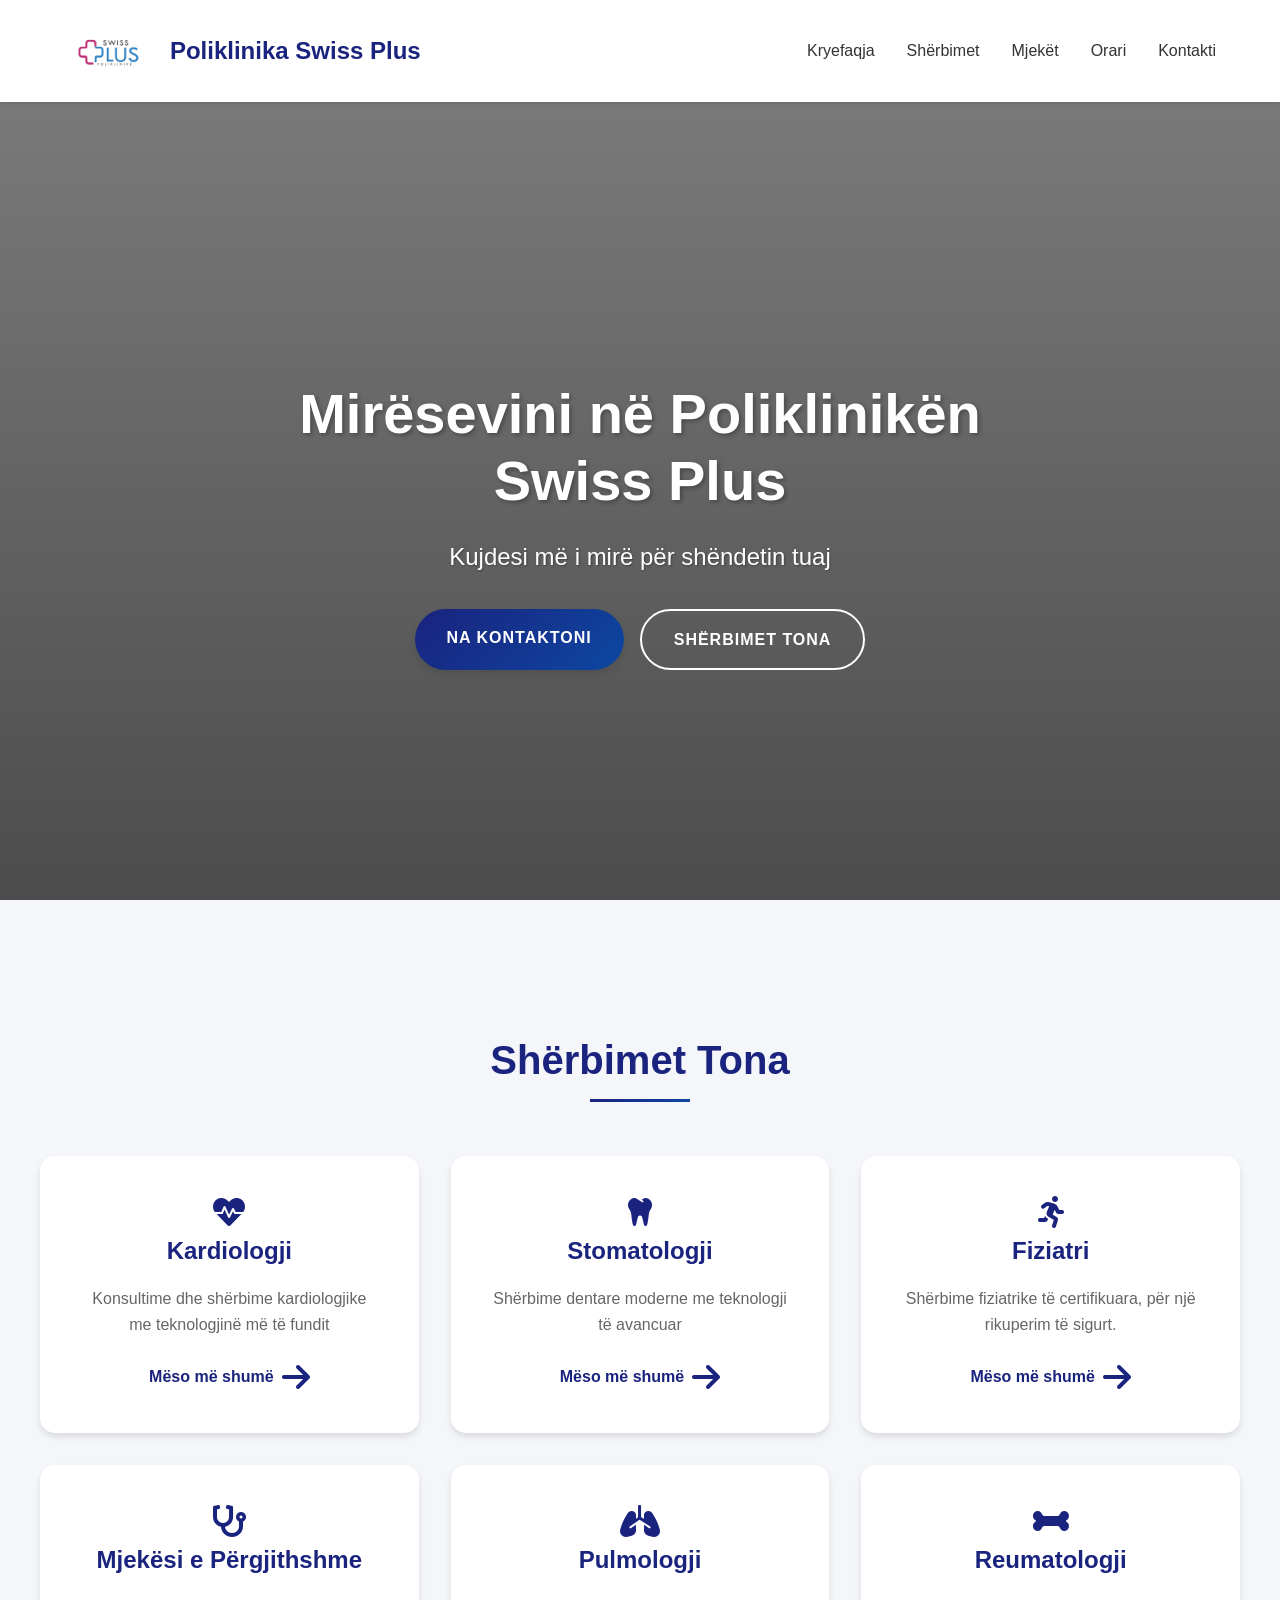
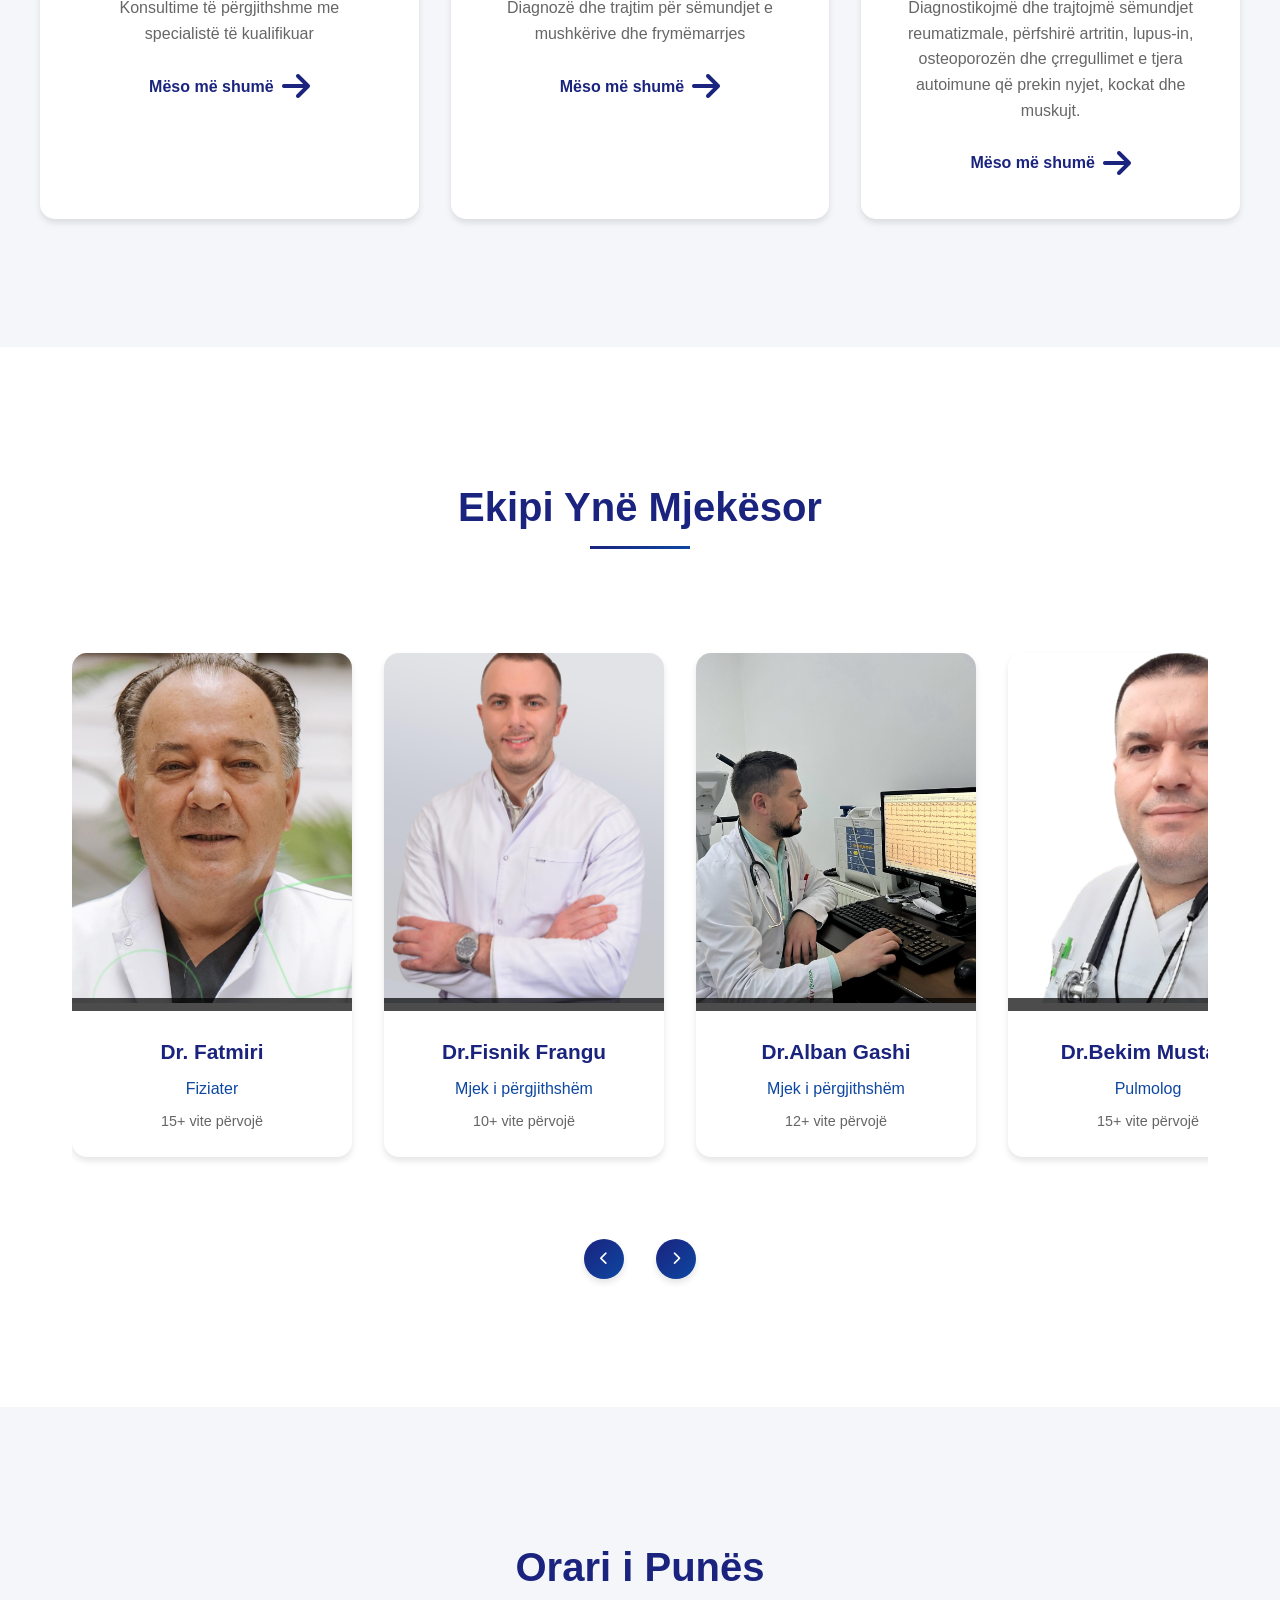
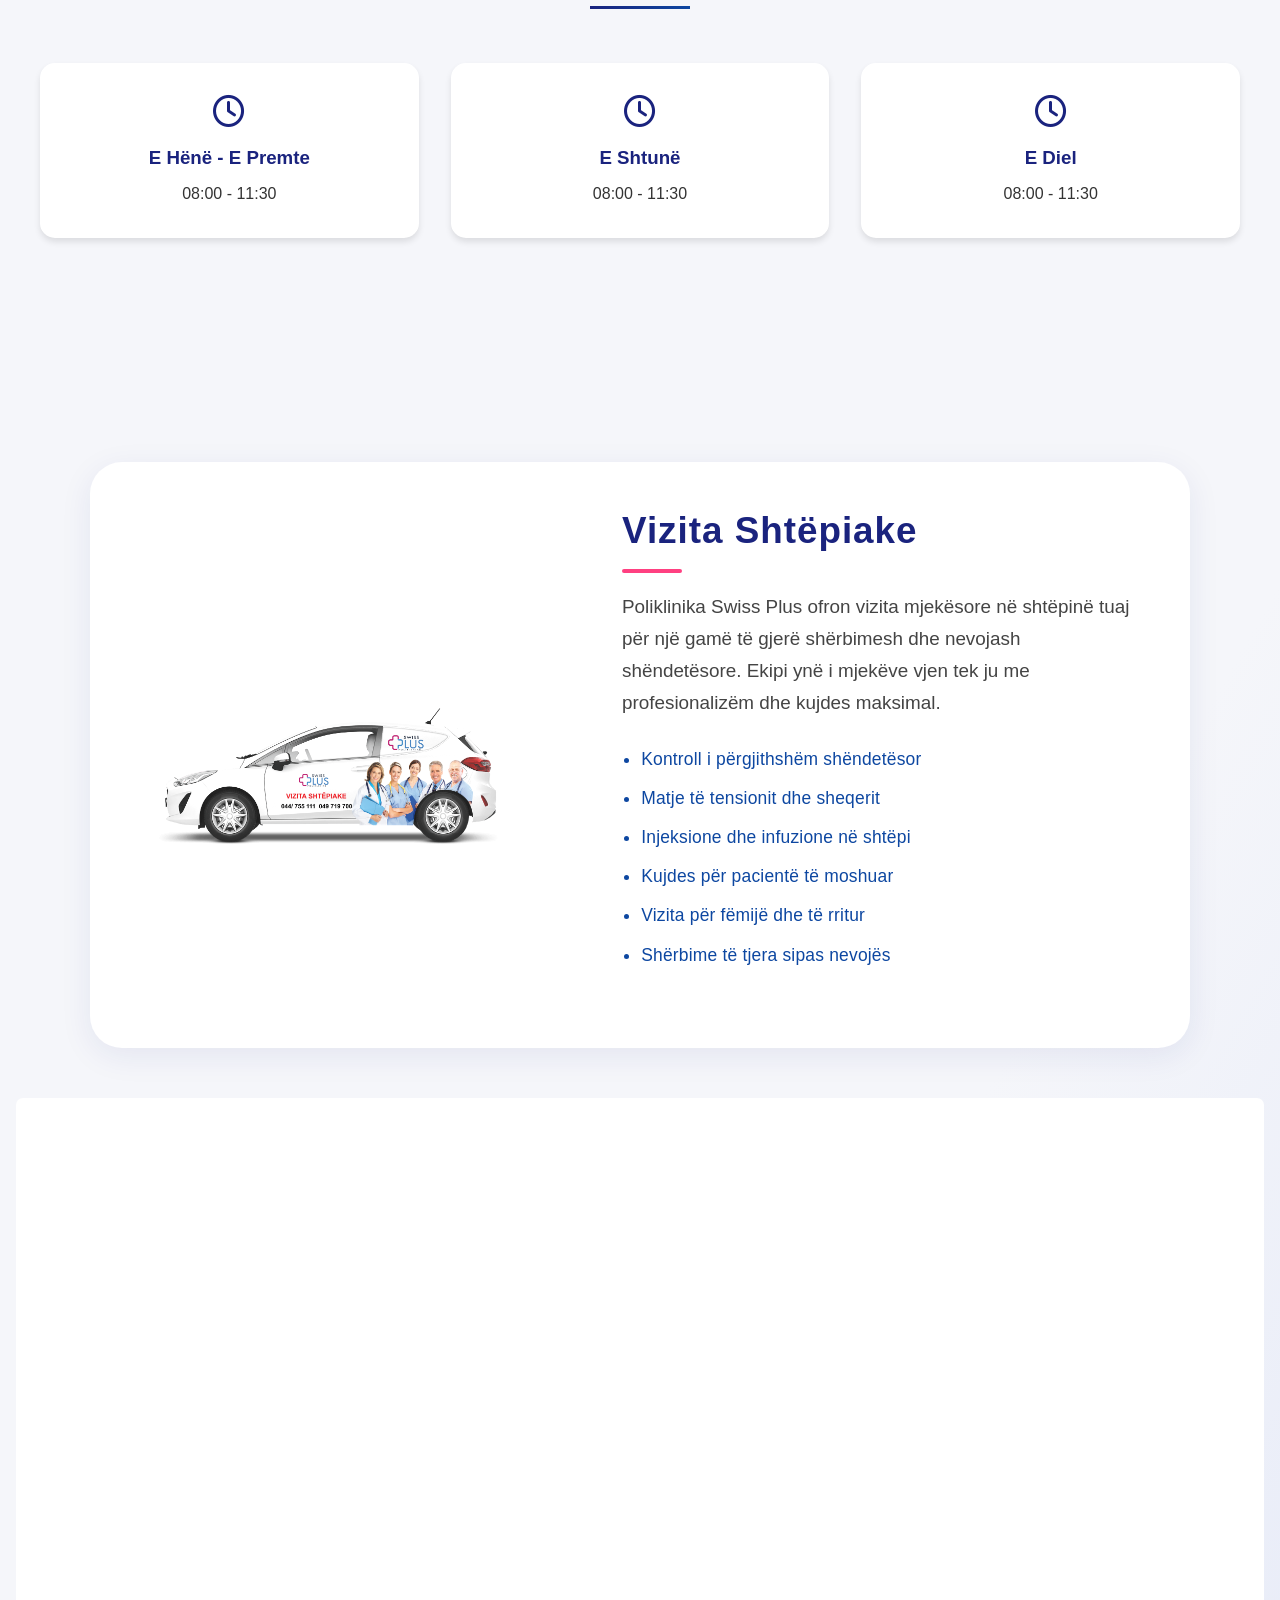
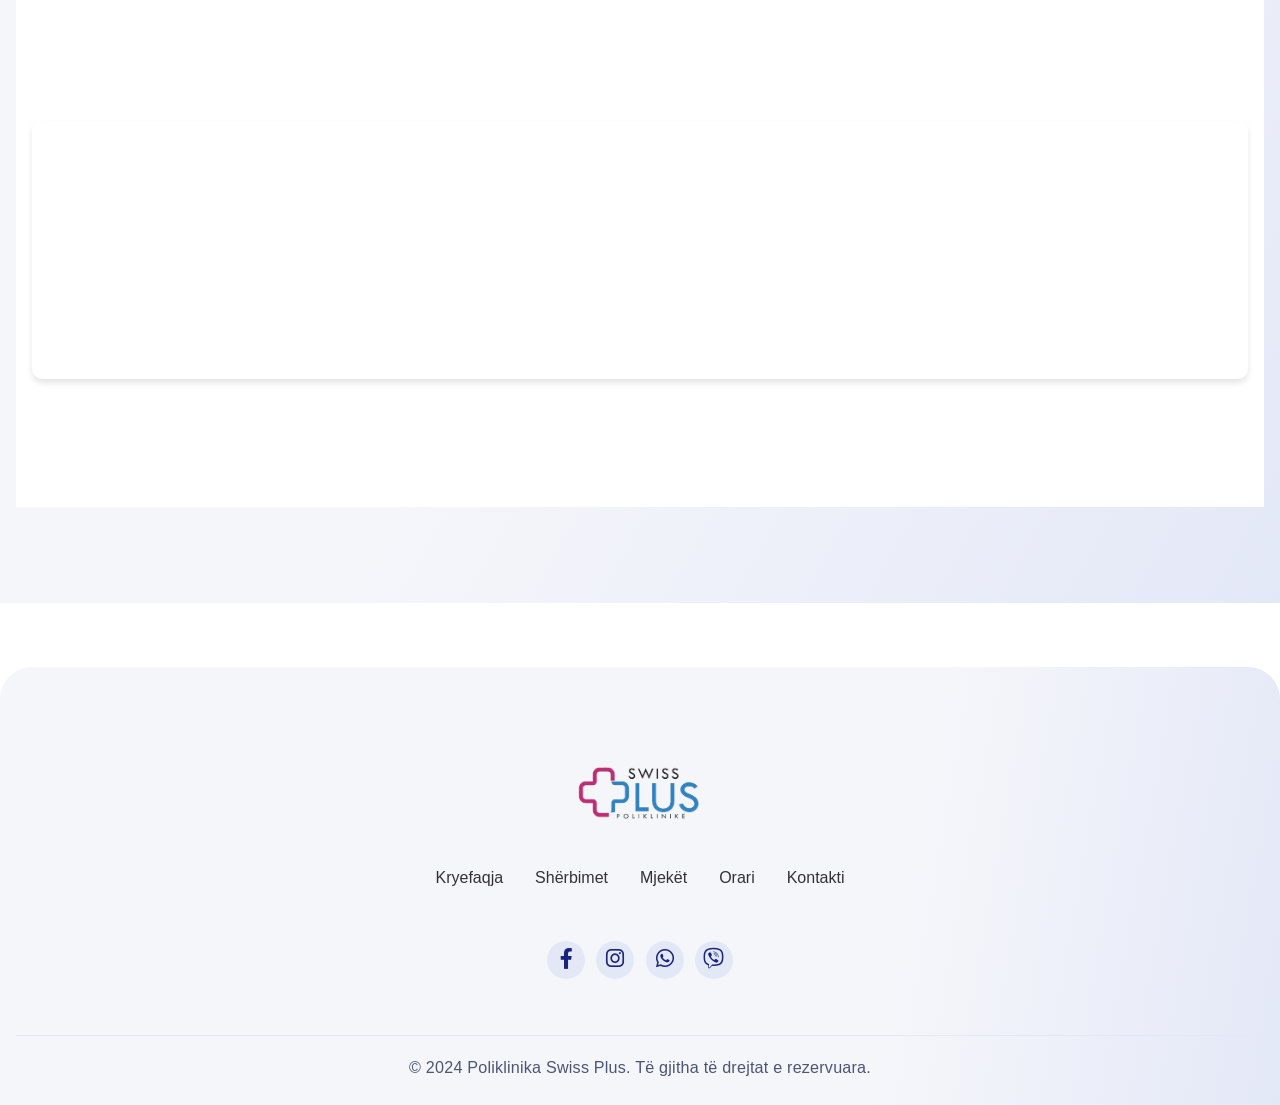
==== index.html @ 7ac3ddeb "Swiss Plus website" ====
<!DOCTYPE html>
<html lang="sq">
  <head>
    <meta charset="UTF-8" />
    <meta name="viewport" content="width=device-width, initial-scale=1.0" />
    <title>Poliklinika Swiss Plus</title>
    <link rel="stylesheet" href="styles.css" />
    <link
      rel="stylesheet"
      href="https://cdnjs.cloudflare.com/ajax/libs/font-awesome/6.0.0/css/all.min.css"
    />
    <link href="https://unpkg.com/aos@2.3.1/dist/aos.css" rel="stylesheet" />
  </head>
  <body>
    <header>
      <nav>
        <div class="logo">
          <img src="img/logo.png" alt="Swiss Plus Logo" class="logo-img" />
          <h1>Poliklinika Swiss Plus</h1>
        </div>
        <ul class="nav-links">
          <li><a href="#kryefaqja">Kryefaqja</a></li>
          <li><a href="#shërbimet">Shërbimet</a></li>
          <li><a href="#mjekët">Mjekët</a></li>
          <li><a href="#orari">Orari</a></li>
          <li><a href="#kontakti">Kontakti</a></li>
        </ul>
        <div class="burger">
          <div class="line1"></div>
          <div class="line2"></div>
          <div class="line3"></div>
        </div>
      </nav>
    </header>

    <main>
      <section id="kryefaqja" class="hero">
        <div class="hero-video">
          <video autoplay muted loop id="myVideo">
            <source src="img/videodok.mp4" type="video/mp4" />
          </video>
        </div>
        <div class="hero-content" data-aos="fade-up">
          <h1>Mirësevini në Poliklinikën Swiss Plus</h1>
          <p>Kujdesi më i mirë për shëndetin tuaj</p>
          <div class="hero-buttons">
            <a href="#kontakti" class="cta-button primary">Na Kontaktoni</a>
            <a href="#shërbimet" class="cta-button secondary">Shërbimet Tona</a>
          </div>
        </div>
      </section>

      <section id="shërbimet" class="services">
        <h2 data-aos="fade-up">Shërbimet Tona</h2>
        <div class="services-grid">
          <div class="service-card" data-aos="fade-up" data-aos-delay="100">
            <i class="fas fa-heartbeat"></i>
            <h3>Kardiologji</h3>
            <p>
              Konsultime dhe shërbime kardiologjike me teknologjinë më të fundit
            </p>
            <a href="services/kardiologji.html" class="learn-more"
              >Mëso më shumë <i class="fas fa-arrow-right"></i
            ></a>
          </div>
          <div class="service-card" data-aos="fade-up" data-aos-delay="200">
            <i class="fas fa-tooth"></i>
            <h3>Stomatologji</h3>
            <p>Shërbime dentare moderne me teknologji të avancuar</p>
            <a href="services/stomatologji.html" class="learn-more"
              >Mëso më shumë <i class="fas fa-arrow-right"></i
            ></a>
          </div>
          <div class="service-card" data-aos="fade-up" data-aos-delay="300">
            <i class="fas fa-running"></i>
            <h3>Fiziatri</h3>
            <p>
              Shërbime fiziatrike të certifikuara, për një rikuperim të sigurt.
            </p>
            <a href="services/fiziatri.html" class="learn-more"
              >Mëso më shumë <i class="fas fa-arrow-right"></i
            ></a>
          </div>
          <div class="service-card" data-aos="fade-up" data-aos-delay="400">
            <i class="fas fa-stethoscope"></i>
            <h3>Mjekësi e Përgjithshme</h3>
            <p>Konsultime të përgjithshme me specialistë të kualifikuar</p>
            <a href="services/mjekesi-pergjithshme.html" class="learn-more"
              >Mëso më shumë <i class="fas fa-arrow-right"></i
            ></a>
          </div>
          <div class="service-card" data-aos="fade-up" data-aos-delay="400">
            <i class="fas fa-lungs"></i>
            <h3>Pulmologji</h3>
            <p>
              Diagnozë dhe trajtim për sëmundjet e mushkërive dhe frymëmarrjes
            </p>
            <a href="services/pulmologji.html" class="learn-more"
              >Mëso më shumë <i class="fas fa-arrow-right"></i
            ></a>
          </div>
          <div class="service-card" data-aos="fade-up" data-aos-delay="400">
            <i class="fas fa-bone"></i>
            <h3>Reumatologji</h3>
            <p>
              Diagnostikojmë dhe trajtojmë sëmundjet reumatizmale, përfshirë
              artritin, lupus-in, osteoporozën dhe çrregullimet e tjera
              autoimune që prekin nyjet, kockat dhe muskujt.
            </p>
            <a href="services/reumatologji.html" class="learn-more"
              >Mëso më shumë <i class="fas fa-arrow-right"></i
            ></a>
          </div>
        </div>
      </section>

      <section id="mjekët" class="doctors">
        <h2 data-aos="fade-up">Ekipi Ynë Mjekësor</h2>
        <div class="doctors-slider">
          <div class="doctors-grid" id="doctorsTrack">
            <div class="doctor-card" data-aos="fade-up" data-aos-delay="100">
              <div class="doctor-image">
                <img src="img/doktorfatmiri.jpg" alt="Dr. Fatmiri" />
                <div class="doctor-social">
                  <a href="#">Orari i punes</a>
                </div>
              </div>
              <div class="doctor-info">
                <h3>Dr. Fatmiri</h3>
                <p class="specialty">Fiziater</p>
                <p class="experience">15+ vite përvojë</p>
              </div>
            </div>
            <div class="doctor-card" data-aos="fade-up" data-aos-delay="200">
              <div class="doctor-image">
                <img src="img/dr.fisi.jpg" alt="Dr.Fisi" />
                <div class="doctor-social">
                  <a href="#">Orari i punes</a>
                </div>
              </div>
              <div class="doctor-info">
                <h3>Dr.Fisnik Frangu</h3>
                <p class="specialty">Mjek i përgjithshëm</p>
                <p class="experience">10+ vite përvojë</p>
              </div>
            </div>
            <div class="doctor-card" data-aos="fade-up" data-aos-delay="300">
              <div class="doctor-image">
                <img src="img/dr.albani.jpg" alt="Dr.Albani" />
                <div class="doctor-social">
                  <a href="#">Orari i punes</a>
                </div>
              </div>
              <div class="doctor-info">
                <h3>Dr.Alban Gashi</h3>
                <p class="specialty">Mjek i përgjithshëm</p>
                <p class="experience">12+ vite përvojë</p>
              </div>
            </div>
            <div class="doctor-card" data-aos="fade-up" data-aos-delay="100">
              <div class="doctor-image">
                <img src="img/beka.png" alt="Dr. Fatmiri" />
                <div class="doctor-social">
                  <a href="#">Orari i punes</a>
                </div>
              </div>
              <div class="doctor-info">
                <h3>Dr.Bekim Mustafa</h3>
                <p class="specialty">Pulmolog</p>
                <p class="experience">15+ vite përvojë</p>
              </div>
            </div>
            <div class="doctor-card" data-aos="fade-up" data-aos-delay="400">
              <div class="doctor-image">
                <img src="img/shpendii.png" alt="Dr. Emri Mjekut" />
                <div class="doctor-social">
                  <a href="#">Orari i punes</a>
                </div>
              </div>
              <div class="doctor-info">
                <h3>Dr.Shpend Idrizi</h3>
                <p class="specialty">Kardiolog</p>
                <p class="experience">8+ vite përvojë</p>
              </div>
            </div>
          </div>
          <div class="slider-controls">
            <button class="slider-arrow prev" aria-label="Previous">
              <i class="fas fa-chevron-left"></i>
            </button>
            <div class="slider-dots"></div>
            <button class="slider-arrow next" aria-label="Next">
              <i class="fas fa-chevron-right"></i>
            </button>
          </div>
        </div>
      </section>

      <section id="orari" class="schedule">
        <h2 data-aos="fade-up">Orari i Punës</h2>
        <div class="schedule-info">
          <div class="schedule-item" data-aos="fade-up" data-aos-delay="100">
            <i class="far fa-clock"></i>
            <h3>E Hënë - E Premte</h3>
            <p>08:00 - 11:30</p>
          </div>
          <div class="schedule-item" data-aos="fade-up" data-aos-delay="200">
            <i class="far fa-clock"></i>
            <h3>E Shtunë</h3>
            <p>08:00 - 11:30</p>
          </div>
          <div class="schedule-item" data-aos="fade-up" data-aos-delay="300">
            <i class="far fa-clock"></i>
            <h3>E Diel</h3>
            <p>08:00 - 11:30</p>
          </div>
        </div>
      </section>

      <section id="vizita-shtepiake" class="home-visits" data-aos="fade-up">
        <div class="home-visits-container">
          <div class="home-visits-image">
            <img
              src="img/valoni.png"
              alt="Auto për vizita shtëpiake Swiss Plus"
            />
          </div>
          <div class="home-visits-content">
            <h2>Vizita Shtëpiake</h2>
            <p>
              Poliklinika Swiss Plus ofron vizita mjekësore në shtëpinë tuaj për
              një gamë të gjerë shërbimesh dhe nevojash shëndetësore. Ekipi ynë
              i mjekëve vjen tek ju me profesionalizëm dhe kujdes maksimal.
            </p>
            <ul class="home-visits-services">
              <li>Kontroll i përgjithshëm shëndetësor</li>
              <li>Matje të tensionit dhe sheqerit</li>
              <li>Injeksione dhe infuzione në shtëpi</li>
              <li>Kujdes për pacientë të moshuar</li>
              <li>Vizita për fëmijë dhe të rritur</li>
              <li>Shërbime të tjera sipas nevojës</li>
            </ul>
          </div>
        </div>

        <section id="kontakti" class="contact">
          <h2 data-aos="fade-up">Na Kontaktoni</h2>
          <div class="ato-tria">
          <div class="contact-container">
              <div class="contact-info" data-aos="fade-right">
                <div class="info-item">
                  <i class="fas fa-map-marker-alt"></i>
                  <div>
                    <h3>Adresa</h3>
                    <p>Rr.Vllezerit</p>
                  </div>
                </div>
                <div class="info-item">
                  <i class="fas fa-phone"></i>
                  <div>
                    <h3>Telefoni</h3>
                    <p>044-755-111</p>
                  </div>
                </div>
                <div class="info-item">
                  <i class="fas fa-envelope"></i>
                  <div>
                    <h3>Email</h3>
                    <p>Swissplus@gmail.com</p>
                  </div>
                </div>
              </div>
              </div>
              </div>
              <div class="map-container">
                <iframe
                  src="https://www.google.com/maps/embed?pb=!1m18!1m12!1m3!1d2934.3560901017027!2d21.164948!3d42.380614!2m3!1f0!2f0!3f0!3m2!1i1024!2i768!4f13.1!3m3!1m2!1s0x13547e4342a48503%3A0x96901dc7a347dac!2sPoliklinika%20%22Swiss%20Plus%22!5e0!3m2!1sen!2s!4v1234567890"
                  width="100%"
                  height="250"
                  style="border: 0"
                  allowfullscreen=""
                  loading="lazy"
                ></iframe>
              </div>
            </div>
        </section>
      </section>
    </main>

    <footer>
      <div class="footer-content">
        <div class="footer-section">
          <img src="img/logo1.png" alt="Swiss Plus Logo" class="footer-logo" />
        </div>
        <div class="footer-section">
          <ul class="nav-links">
            <li><a href="#kryefaqja">Kryefaqja</a></li>
            <li><a href="#shërbimet">Shërbimet</a></li>
            <li><a href="#mjekët">Mjekët</a></li>
            <li><a href="#orari">Orari</a></li>
            <li><a href="#kontakti">Kontakti</a></li>
          </ul>

          <div class="social-links">
            <a
              href="https://www.facebook.com/feriz.high.1"
              class="social-link"
              target="_blank"
              ><i class="fab fa-facebook-f"></i
            ></a>
            <a href="#" class="social-link"><i class="fab fa-instagram"></i></a>
            <a
              href="https://wa.me/+38344755111"
              target="_blank"
              class="social-link"
              ><i class="fab fa-whatsapp"></i
            ></a>
            <a href="#" class="social-link"><i class="fab fa-viber"></i></a>
          </div>
        </div>
      </div>
      <div class="footer-bottom">
        <p>
          &copy; 2024 Poliklinika Swiss Plus. Të gjitha të drejtat e rezervuara.
        </p>
      </div>
    </footer>

    <script src="https://unpkg.com/aos@2.3.1/dist/aos.js"></script>
    <script src="script.js"></script>
  </body>
</html>
---- styles.css ----
/* Reset dhe variablat */
:root {
  --primary-color: #1a237e; /* Deep blue */
  --secondary-color: #0d47a1; /* Lighter blue */
  --accent-color: #ff4081; /* Pink accent */
  --text-color: #333;
  --light-bg: #f5f6fa;
  --white: #ffffff;
  --gradient-primary: linear-gradient(
    135deg,
    var(--primary-color),
    var(--secondary-color)
  );
  --shadow-sm: 0 2px 4px rgba(0, 0, 0, 0.1);
  --shadow-md: 0 4px 6px rgba(0, 0, 0, 0.1);
  --shadow-lg: 0 10px 15px rgba(0, 0, 0, 0.1);
  --transition: all 0.3s ease;
}

* {
  margin: 0;
  padding: 0;
  box-sizing: border-box;
}

body {
  font-family: "Segoe UI", Tahoma, Geneva, Verdana, sans-serif;
  line-height: 1.6;
  color: var(--text-color);
  overflow-x: hidden;
}

/* Header dhe Navigation */
header {
  background-color: var(--white);
  box-shadow: var(--shadow-sm);
  position: fixed;
  width: 100%;
  top: 0;
  z-index: 1000;
  padding: 0.5rem 0;
}

nav {
  display: flex;
  justify-content: space-between;
  align-items: center;
  padding: 0.5rem 5%;
  max-width: 1400px;
  margin: 0 auto;
}

.logo {
  display: flex;
  align-items: center;
  gap: 1rem;
}

.logo-img {
  height: 70px;
  width: auto;
  object-fit: contain;
}

.logo h1 {
  color: var(--primary-color);
  font-size: 1.5rem;
  font-weight: 600;
}

.nav-links {
  display: flex;
  list-style: none;
  gap: 2rem;
  text-decoration: none;
}

.nav-links a {
  text-decoration: none;
  color: var(--text-color);
  font-weight: 500;
  transition: var(--transition);
  position: relative;
  padding: 0.5rem 0;
}

.nav-links a::after {
  content: "";
  position: absolute;
  bottom: 0;
  left: 0;
  width: 0;
  height: 2px;
  background: var(--gradient-primary);
  transition: var(--transition);
}

.nav-links a:hover::after {
  width: 100%;
}

/* Hero Section */
.hero {
  height: 100vh;
  position: relative;
  overflow: hidden;
}

.hero-video {
  position: absolute;
  top: 0;
  left: 0;
  width: 100%;
  height: 100%;
  z-index: -1;
}

.hero-video video {
  width: 100%;
  height: 100%;
  object-fit: cover;
}

.hero::before {
  content: "";
  position: absolute;
  top: 0;
  left: 0;
  width: 100%;
  height: 100%;
  background: linear-gradient(rgba(0, 0, 0, 0.5), rgba(0, 0, 0, 0.7));
  z-index: 0;
}

.hero-content {
  position: relative;
  z-index: 1;
  text-align: center;
  color: var(--white);
  padding: 0 1rem;
  max-width: 800px;
  margin: 0 auto;
  display: flex;
  flex-direction: column;
  justify-content: center;
  align-items: center;
  height: 100%;
}

.hero-content h1 {
  font-size: 3.5rem;
  margin-bottom: 1.5rem;
  line-height: 1.2;
  text-shadow: 2px 2px 4px rgba(0, 0, 0, 0.3);
  margin-top: 150px;
}

.hero-content p {
  font-size: 1.5rem;
  margin-bottom: 2rem;
  text-shadow: 1px 1px 2px rgba(0, 0, 0, 0.3);
}

.hero-buttons {
  display: flex;
  gap: 1rem;
}

.cta-button {
  display: inline-block;
  padding: 1rem 2rem;
  border-radius: 50px;
  text-decoration: none;
  font-weight: 600;
  transition: var(--transition);
  text-transform: uppercase;
  letter-spacing: 1px;
}

.cta-button.primary {
  background: var(--gradient-primary);
  color: var(--white);
  box-shadow: var(--shadow-md);
}

.cta-button.secondary {
  background: transparent;
  color: var(--white);
  border: 2px solid var(--white);
}

.cta-button:hover {
  transform: translateY(-3px);
  box-shadow: var(--shadow-lg);
}

/* Shërbimet */
.services {
  padding: 8rem 1rem;
  background-color: var(--light-bg);
}

.services h2 {
  text-align: center;
  margin-bottom: 4rem;
  color: var(--primary-color);
  font-size: 2.5rem;
  position: relative;
}

.services h2::after {
  content: "";
  position: absolute;
  bottom: -10px;
  left: 50%;
  transform: translateX(-50%);
  width: 100px;
  height: 3px;
  background: var(--gradient-primary);
}

.services-grid {
  display: grid;
  grid-template-columns: repeat(auto-fit, minmax(280px, 1fr));
  gap: 2rem;
  max-width: 1200px;
  margin: 0 auto;
}

.service-card {
  background: var(--white);
  padding: 2.5rem;
  border-radius: 15px;
  text-align: center;
  box-shadow: var(--shadow-md);
  transition: var(--transition);
  position: relative;
  overflow: hidden;
}

.service-card::before {
  content: "";
  position: absolute;
  top: 0;
  left: 0;
  width: 100%;
  height: 5px;
  background: var(--gradient-primary);
  transform: scaleX(0);
  transition: var(--transition);
}

.service-card:hover {
  transform: translateY(-10px);
  box-shadow: var(--shadow-lg);
}

.service-card:hover::before {
  transform: scaleX(1);
}

.service-card i {
  font-size: 2rem;
  color: var(--primary-color);
}

.service-card h3 {
  color: var(--primary-color);
  margin-bottom: 1rem;
  font-size: 1.5rem;
}

.service-card p {
  color: #666;
  margin-bottom: 1.5rem;
}

.learn-more {
  color: var(--primary-color);
  text-decoration: none;
  font-weight: 600;
  display: inline-flex;
  align-items: center;
  gap: 0.5rem;
  transition: var(--transition);
}

.learn-more:hover {
  color: var(--secondary-color);
  gap: 1rem;
}

/* Mjekët */
.doctors {
  padding: 8rem 1rem;
  background: var(--white);
  position: relative;
  overflow: hidden;
}

.doctors h2 {
  text-align: center;
  margin-bottom: 4rem;
  color: var(--primary-color);
  font-size: 2.5rem;
  position: relative;
}

.doctors h2::after {
  content: "";
  position: absolute;
  bottom: -10px;
  left: 50%;
  transform: translateX(-50%);
  width: 100px;
  height: 3px;
  background: var(--gradient-primary);
}

.doctors-slider {
  position: relative;
  max-width: 1200px;
  margin: 0 auto;
  padding: 0 2rem;
}

.doctors-grid {
  display: grid;
  grid-template-columns: repeat(4, 1fr);
  gap: 2rem;
  transition: transform 0.5s ease;
  padding: 50px;
}

.doctor-card {
  background: var(--white);
  border-radius: 15px;
  overflow: hidden;
  box-shadow: var(--shadow-md);
  transition: var(--transition);
  min-width: 280px;
}

.doctor-image {
  position: relative;
  overflow: hidden;
}

.doctor-image img {
  width: 100%;
  height: 350px;
  object-fit: cover;
  transition: var(--transition);
}

.doctor-card:hover .doctor-image img {
  transform: scale(1.1);
}

.doctor-social {
  position: absolute;
  bottom: -50px;
  left: 0;
  width: 100%;
  padding: 1rem;
  background: rgba(0, 0, 0, 0.7);
  display: flex;
  justify-content: center;
  gap: 1rem;
  transition: var(--transition);
}

.doctor-card:hover .doctor-social {
  bottom: 0;
}

.doctor-social a {
  color: var(--white);
  font-size: 1.2rem;
  font-weight: 500;
  transition: var(--transition);
  text-decoration: none;
}

.doctor-social a:hover {
  color: var(--accent-color);
}

.doctor-info {
  padding: 1.5rem;
  text-align: center;
}

.doctor-info h3 {
  color: var(--primary-color);
  margin-bottom: 0.5rem;
  font-size: 1.3rem;
}

.doctor-info .specialty {
  color: var(--secondary-color);
  font-weight: 500;
  margin-bottom: 0.5rem;
}

.doctor-info .experience {
  color: #666;
  font-size: 0.9rem;
}

.slider-controls {
  display: flex;
  align-items: center;
  justify-content: center;
  margin-top: 2rem;
  gap: 1rem;
}

.slider-arrow {
  background: var(--gradient-primary);
  color: var(--white);
  border: none;
  width: 40px;
  height: 40px;
  border-radius: 50%;
  cursor: pointer;
  display: flex;
  align-items: center;
  justify-content: center;
  transition: var(--transition);
  box-shadow: var(--shadow-md);
}

.slider-arrow:hover {
  transform: scale(1.1);
  box-shadow: var(--shadow-lg);
}

.slider-arrow:disabled {
  background: #ccc;
  cursor: not-allowed;
  transform: none;
  box-shadow: none;
}

.slider-dots {
  display: flex;
  gap: 0.5rem;
}

.dot {
  width: 10px;
  height: 10px;
  border-radius: 50%;
  background: #ddd;
  cursor: pointer;
  transition: var(--transition);
}

.dot.active {
  background: var(--primary-color);
  transform: scale(1.2);
}

/* Orari */
.schedule {
  padding: 8rem 1rem;
  background: var(--light-bg);
}

.schedule h2 {
  text-align: center;
  margin-bottom: 4rem;
  color: var(--primary-color);
  font-size: 2.5rem;
  position: relative;
}

.schedule h2::after {
  content: "";
  position: absolute;
  bottom: -10px;
  left: 50%;
  transform: translateX(-50%);
  width: 100px;
  height: 3px;
  background: var(--gradient-primary);
}

.schedule-info {
  display: grid;
  grid-template-columns: repeat(auto-fit, minmax(250px, 1fr));
  gap: 2rem;
  max-width: 1200px;
  margin: 0 auto;
}

.schedule-item {
  background: var(--white);
  padding: 2rem;
  border-radius: 15px;
  text-align: center;
  box-shadow: var(--shadow-md);
  transition: var(--transition);
}

.schedule-item:hover {
  transform: translateY(-5px);
  box-shadow: var(--shadow-lg);
}

.schedule-item i {
  font-size: 2rem;
  color: var(--primary-color);
  margin-bottom: 1rem;
}

.schedule-item h3 {
  color: var(--primary-color);
  margin-bottom: 0.5rem;
}

/* Kontakti */
.contact {
  padding: 8rem 1rem;
  background: var(--white);
  margin-top: 50px;
  border-radius: 7px 7px 0 0;
}

.contact h2 {
  text-align: center;
  margin-bottom: 4rem;
  color: var(--primary-color);
  font-size: 2.5rem;
  position: relative;
}

.contact h2::after {
  content: "";
  position: absolute;
  bottom: -10px;
  left: 50%;
  transform: translateX(-50%);
  width: 100px;
  height: 3px;
  background: var(--gradient-primary);
}

.contact-container {
  display: grid;
  grid-template-columns: repeat(auto-fit, minmax(300px, 1fr));
  gap: 3rem;
  max-width: 1200px;
  margin: 0 auto;
}

.contact-info {
  display: flex;
  flex-direction: row;
  gap: 4rem;
}

.ato-tria{
  width: 100%;
  
}

.info-item {
  display: flex;
  align-items: flex-start;
  gap: 1rem;
  padding: 5rem;
  background: var(--light-bg);
  border-radius: 10px;
  transition: var(--transition);
  width: 50%;
  margin-bottom: 9rem;
}

.info-item:hover {
  transform: translateX(10px);
  box-shadow: var(--shadow-md);
}

.info-item i {
  font-size: 1.5rem;
  color: var(--primary-color);
}

.info-item h3 {
  color: var(--primary-color);
  margin-bottom: 0.5rem;
}

.map-container {
  border-radius: 10px;
  overflow: hidden;
  box-shadow: var(--shadow-md);
}

.contact-form {
  display: flex;
  flex-direction: row;
  gap: 4rem;
}

.form-group {
  position: relative;
}

.form-group input,
.form-group textarea {
  width: 100%;
  padding: 4rem;
  border: 1px solid #ddd;
  border-radius: 10px;
  font-size: 1rem;
  transition: var(--transition);
}

.form-group textarea {
  height: 150px;
  resize: vertical;
}

.form-group i {
  position: absolute;
  left: 1rem;
  top: 50%;
  transform: translateY(-50%);
  color: var(--primary-color);
}

.form-group textarea + i {
  top: 1.5rem;
  transform: none;
}

.form-group input:focus,
.form-group textarea:focus {
  border-color: var(--primary-color);
  box-shadow: 0 0 0 2px rgba(26, 35, 126, 0.1);
  outline: none;
}

.submit-button {
  padding: 1rem 2rem;
  background: var(--gradient-primary);
  color: var(--white);
  border: none;
  border-radius: 50px;
  cursor: pointer;
  font-size: 1rem;
  font-weight: 600;
  display: flex;
  align-items: center;
  justify-content: center;
  gap: 0.5rem;
  transition: var(--transition);
}

.submit-button:hover {
  transform: translateY(-3px);
  box-shadow: var(--shadow-lg);
}

/* Clean, Modern Footer */
footer {
  background: linear-gradient(100deg, #f5f6fa 70%, #e3e8f7 100%);
  color: var(--primary-color);
  padding: 3rem 1rem 1.5rem;
  border-radius: 32px 32px 0 0;
  margin-top: 4rem;
  box-shadow: none;
  position: relative;
  overflow: hidden;
  display: flex;
  flex-direction: column;
}

.footer-content {
  display: flex;
  flex-wrap: wrap;
  justify-content: center;
  align-items: flex-start;
  max-width: 1100px;
  margin: 0 auto;
  padding-bottom: 1.5rem;
}

.footer-section {
  flex: 1 1 320px;
  min-width: 220px;
  display: flex;
  flex-direction: column;
  align-items: center;
  text-align: center;
}

.footer-logo {
  height: 150px;
  width: auto;
  object-fit: contain;
  border-radius: 160px 0 0 160px;
  box-shadow: none;
  padding: 0.3rem 0.8rem;
}

.footer-section h3 {
  margin-bottom: 0.7rem;
  font-size: 1.18rem;
  font-weight: 700;
  color: var(--primary-color);
  letter-spacing: 0.5px;
}

.footer-section p {
  color: #4a5677;
  font-size: 1.02rem;
  margin-bottom: 1.1rem;
  font-weight: 400;
}

.social-links {
  display: flex;
  gap: 0.7rem;
  justify-content: center;
  margin-top: 50px;
  text-decoration: none;
}

.social-link {
  color: var(--primary-color);
  font-size: 1.3rem;
  background: #e3e8f7;
  border-radius: 50%;
  width: 38px;
  height: 38px;
  display: flex;
  align-items: center;
  justify-content: center;
  box-shadow: none;
  transition: background 0.2s, color 0.2s, transform 0.2s;
  text-decoration: none;
}

.social-link:hover {
  background: var(--accent-color);
  color: #fff;
  transform: translateY(-2px) scale(1.08);
}

.footer-bottom {
  text-align: center;
  margin-top: 2rem;
  padding-top: 1.2rem;
  border-top: 1px solid #e3e8f7;
  color: #4a5677;
  font-size: 1.01rem;
  font-weight: 400;
  letter-spacing: 0.2px;
}

@media screen and (max-width: 900px) {
  .footer-content {
    display: flex;
    flex-direction: column;
    align-items: center;
    gap: 2rem;
    padding-bottom: 1.2rem;
  }
  .footer-section {
    text-align: center;
    align-items: center;
    flex: 0;
  }
}

/* Responsive Design */
.burger {
  display: none;
  cursor: pointer;
}

.burger div {
  width: 25px;
  height: 3px;
  background-color: var(--text-color);
  margin: 5px;
  transition: var(--transition);
}

@media screen and (max-width: 768px) {
  .nav-links {
    display: none;
  }

  .burger {
    display: block;
  }

  .nav-links.active {
    display: flex;
    flex-direction: column;
    position: absolute;
    right: 0;
    top: 70px;
    background-color: var(--white);
    width: 100%;
    padding: 1rem;
    box-shadow: var(--shadow-md);
  }

  .nav-links.active li {
    margin: 1rem 0;
  }

  .hero-content h1 {
    font-size: 2.5rem;
  }

  .hero-buttons {
    flex-direction: column;
  }

  .cta-button {
    width: 100%;
  }
}

/* Animations */
@keyframes fadeInUp {
  from {
    opacity: 0;
    transform: translateY(20px);
  }
  to {
    opacity: 1;
    transform: translateY(0);
  }
}

[data-aos] {
  opacity: 0;
  transform: translateY(20px);
  transition: opacity 0.6s ease, transform 0.6s ease;
}

[data-aos].aos-animate {
  opacity: 1;
  transform: translateY(0);
}

/* Responsive adjustments for doctors section */
@media screen and (max-width: 1200px) {
  .doctors-grid {
    grid-template-columns: repeat(3, 1fr);
  }
}

@media screen and (max-width: 992px) {
  .doctors-grid {
    grid-template-columns: repeat(2, 1fr);
  }
}

@media screen and (max-width: 768px) {
  .doctors-grid {
    grid-template-columns: 1fr;
  }

  .doctors-slider {
    padding: 0 1rem;
  }
}

/* Add smooth scrolling for the slider */
.doctors-grid {
  scroll-behavior: smooth;
  -webkit-overflow-scrolling: touch;
  scroll-snap-type: x mandatory;
  display: flex;
  overflow-x: auto;
  scrollbar-width: none; /* Firefox */
  flex-wrap: nowrap;
  -ms-overflow-style: none; /* IE and Edge */
}

.doctors-grid::-webkit-scrollbar {
  display: none; /* Chrome, Safari, Opera */
}

.doctor-card {
  scroll-snap-align: start;
  flex: 0 0 auto;
  width: calc(25% - 1.5rem);
}

@media screen and (max-width: 1200px) {
  .doctor-card {
    width: calc(33.333% - 1.33rem);
  }
}

@media screen and (max-width: 992px) {
  .doctor-card {
    width: calc(50% - 1rem);
  }
}

@media screen and (max-width: 768px) {
  .doctor-card {
    width: 100%;
  }
}

/* Home Visits Section - Improved Alignment & Accent */
.home-visits {
  background: linear-gradient(120deg, #f5f6fa 60%, #e3e8f7 100%);
  padding: 6rem 1rem 6rem 1rem;
  margin-top: 0;
  position: relative;
  overflow: hidden;
}

.home-visits-container {
  display: flex;
  align-items: center;
  justify-content: center;
  gap: 3.5rem;
  max-width: 1100px;
  margin: 0 auto;
  flex-wrap: wrap;
  background: var(--white);
  border-radius: 32px;
  box-shadow: 0 8px 32px rgba(26, 35, 126, 0.08);
  padding: 2.5rem 2rem;
  position: relative;
  min-height: 350px;
}

.home-visits-image {
  flex: 1 1 350px;
  display: flex;
  align-items: center;
  justify-content: center;
  min-width: 260px;
  max-width: 420px;
  position: relative;
  z-index: 2;
}

.home-visits-image::before {
  content: "";
  position: absolute;
  left: 50%;
  top: 50%;
  transform: translate(-55%, -50%);
  width: 120%;
  height: 90%;
  opacity: 0.18;
  border-radius: 50%;
  z-index: 1;
}

.home-visits-image img {
  width: 100%;
  max-width: 400px;
  height: auto;
  border-radius: 18px 60px 60px 18px;
  background: var(--white);
  position: relative;
  z-index: 2;
}

.home-visits-content {
  flex: 2 1 400px;
  display: flex;
  flex-direction: column;
  justify-content: center;
  min-width: 280px;
  padding: 0 1.5rem;
  z-index: 3;
}

.home-visits-content h2 {
  color: var(--primary-color);
  font-size: 2.3rem;
  margin-bottom: 1.1rem;
  font-weight: 700;
  letter-spacing: 1px;
  position: relative;
}

.home-visits-content h2::after {
  content: "";
  display: block;
  width: 60px;
  height: 4px;
  background: var(--accent-color);
  border-radius: 2px;
  margin-top: 0.5rem;
}

.home-visits-content p {
  color: #444;
  font-size: 1.18rem;
  margin-bottom: 1.7rem;
  line-height: 1.7;
}

.home-visits-services {
  margin-bottom: 1.7rem;
  padding-left: 1.2rem;
}

.home-visits-services li {
  color: var(--secondary-color);
  font-size: 1.09rem;
  margin-bottom: 0.7rem;
  list-style: disc;
  font-weight: 500;
  letter-spacing: 0.2px;
}

.home-visits-contact {
  margin-top: 1.2rem;
  font-size: 1.18rem;
  font-weight: 600;
  color: var(--primary-color);
  display: flex;
  flex-direction: column;
  gap: 0.3rem;
  background: #e2e8fc;
  border-radius: 12px;
  padding: 1rem 1.5rem;
  box-shadow: 0 2px 8px rgba(26, 35, 126, 0.07);
  align-self: flex-start;
}

.home-visits-contact .contact-label {
  color: var(--accent-color);
  font-weight: 700;
  margin-bottom: 0.2rem;
}

.home-visits-contact .contact-numbers {
  color: var(--primary-color);
  font-size: 1.25rem;
  font-weight: 700;
  letter-spacing: 1px;
}

@media screen and (max-width: 992px) {
  .home-visits-container {
    flex-direction: column;
    gap: 2.5rem;
    padding: 2rem 0.5rem;
    min-height: unset;
  }
  .home-visits-image,
  .home-visits-content {
    max-width: 100%;
    min-width: 0;
    padding: 0;
  }
  .home-visits-content {
    padding: 0 0.5rem;
  }
  .home-visits-image img {
    border-radius: 18px 32px 32px 18px;
  }
}

@media screen and (max-width: 600px) {
  .home-visits {
    padding: 2.5rem 0.2rem;
  }
  .home-visits-container {
    border-radius: 18px;
    padding: 1rem 0.2rem;
  }
  .home-visits-image img {
    max-width: 98vw;
    border-radius: 12px 24px 24px 12px;
  }
  .home-visits-content h2 {
    font-size: 1.5rem;
  }
  .info-item{
    width: 100%;
    margin-bottom: 4px;
  }

  .contact-info{
    display: flex;
    flex-direction: column;
    gap: 0.1px;
  
  }
}
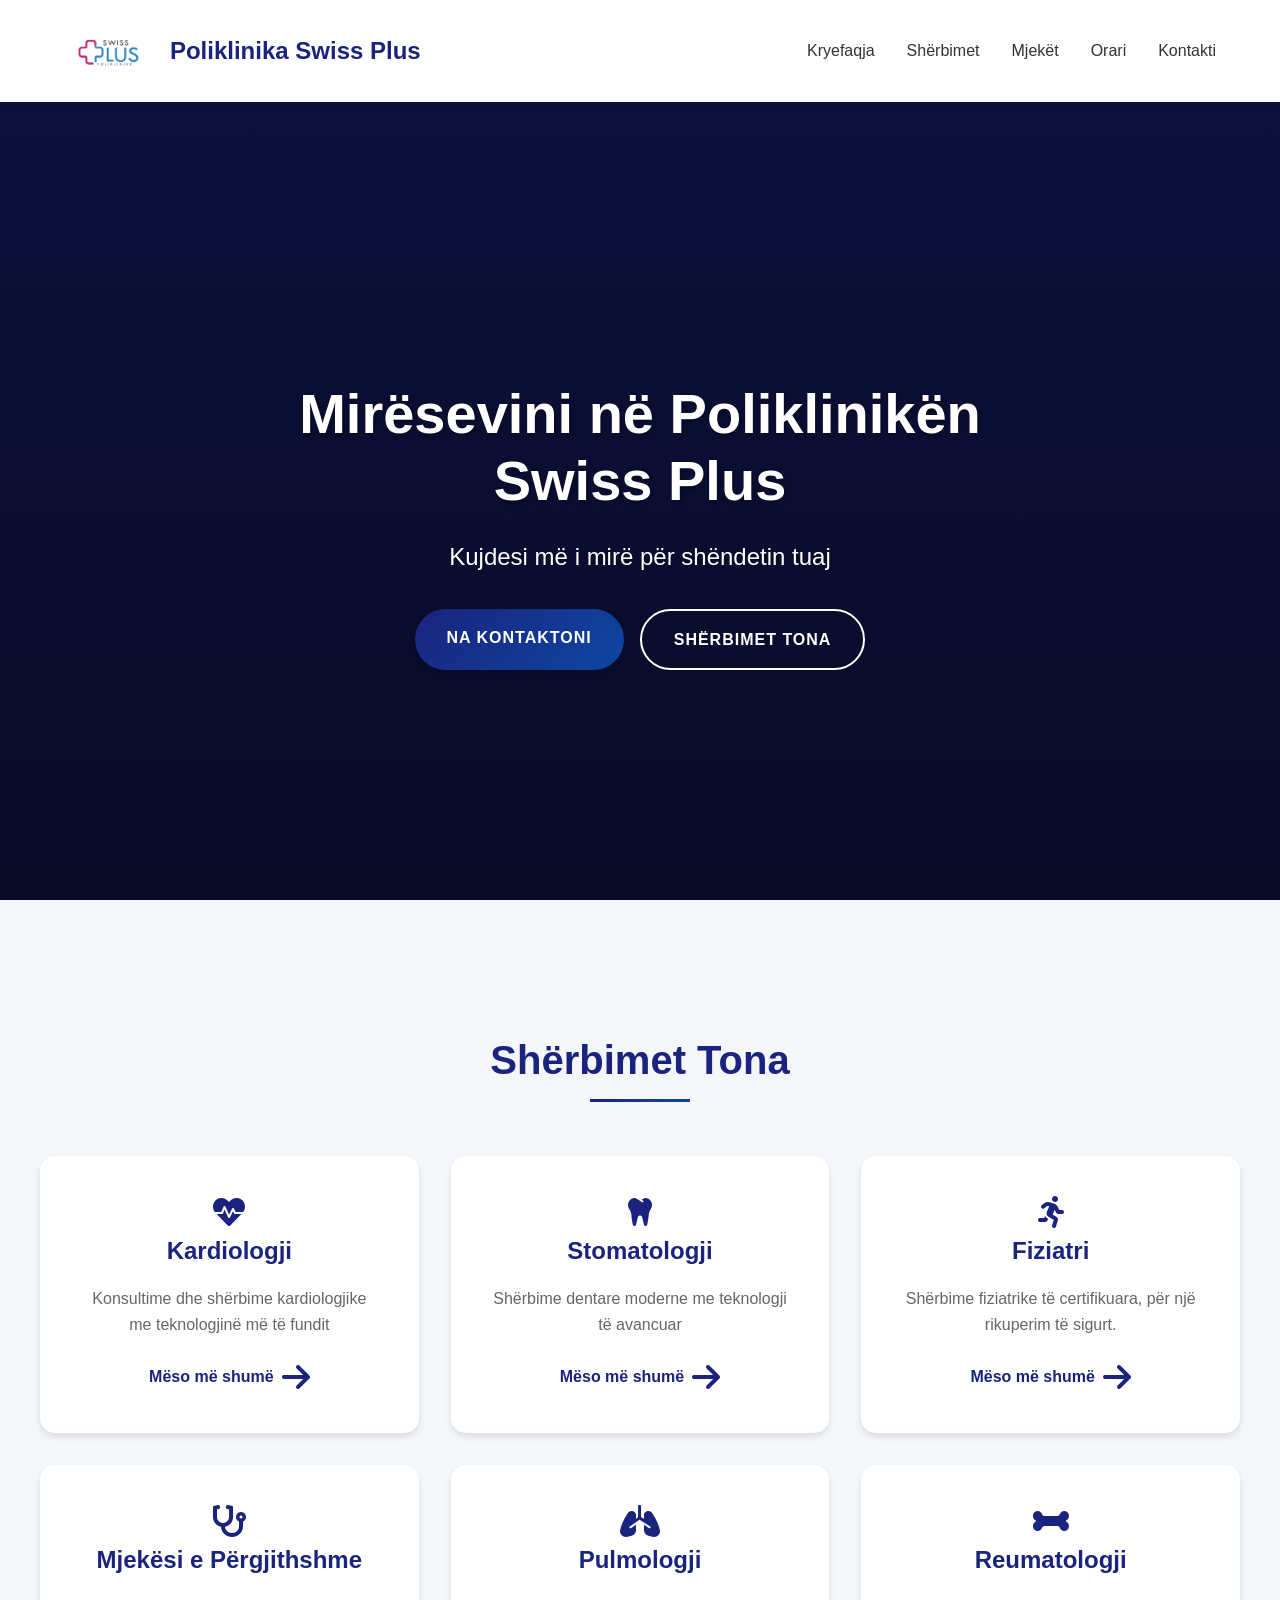
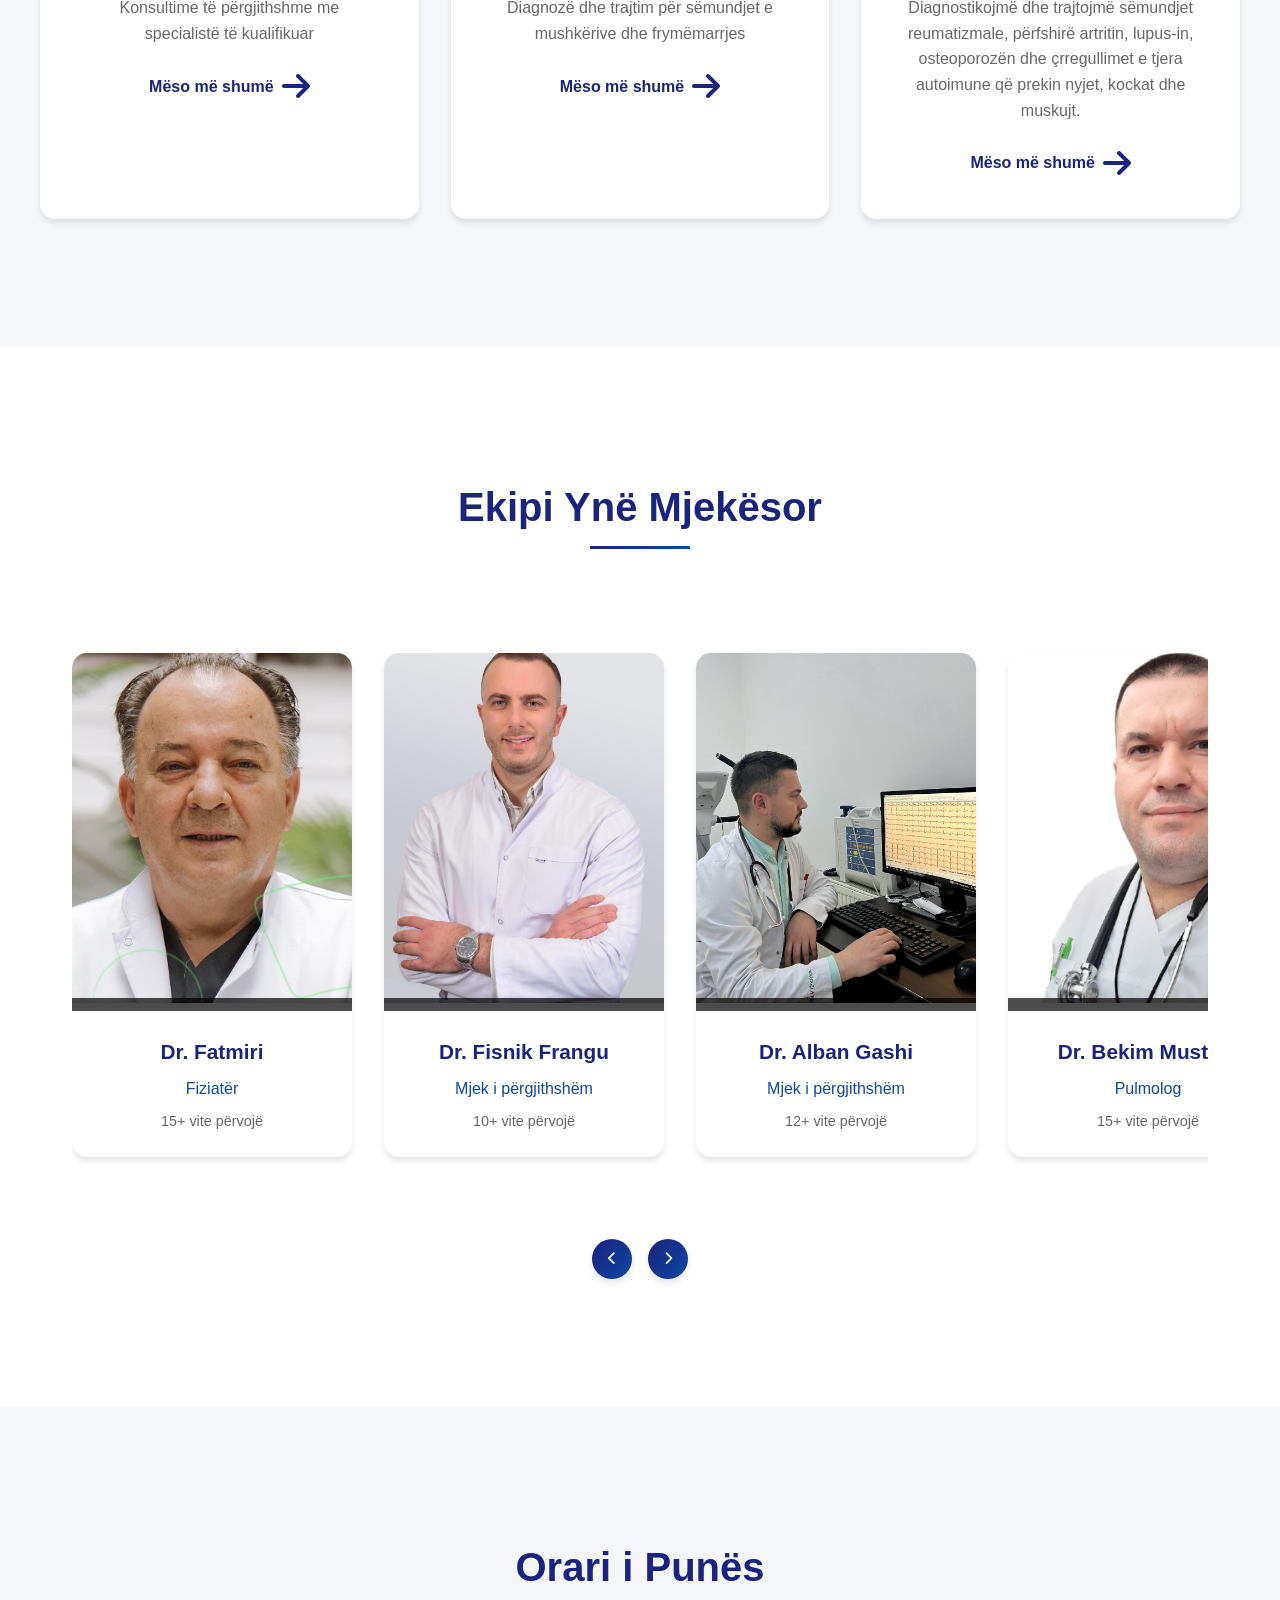
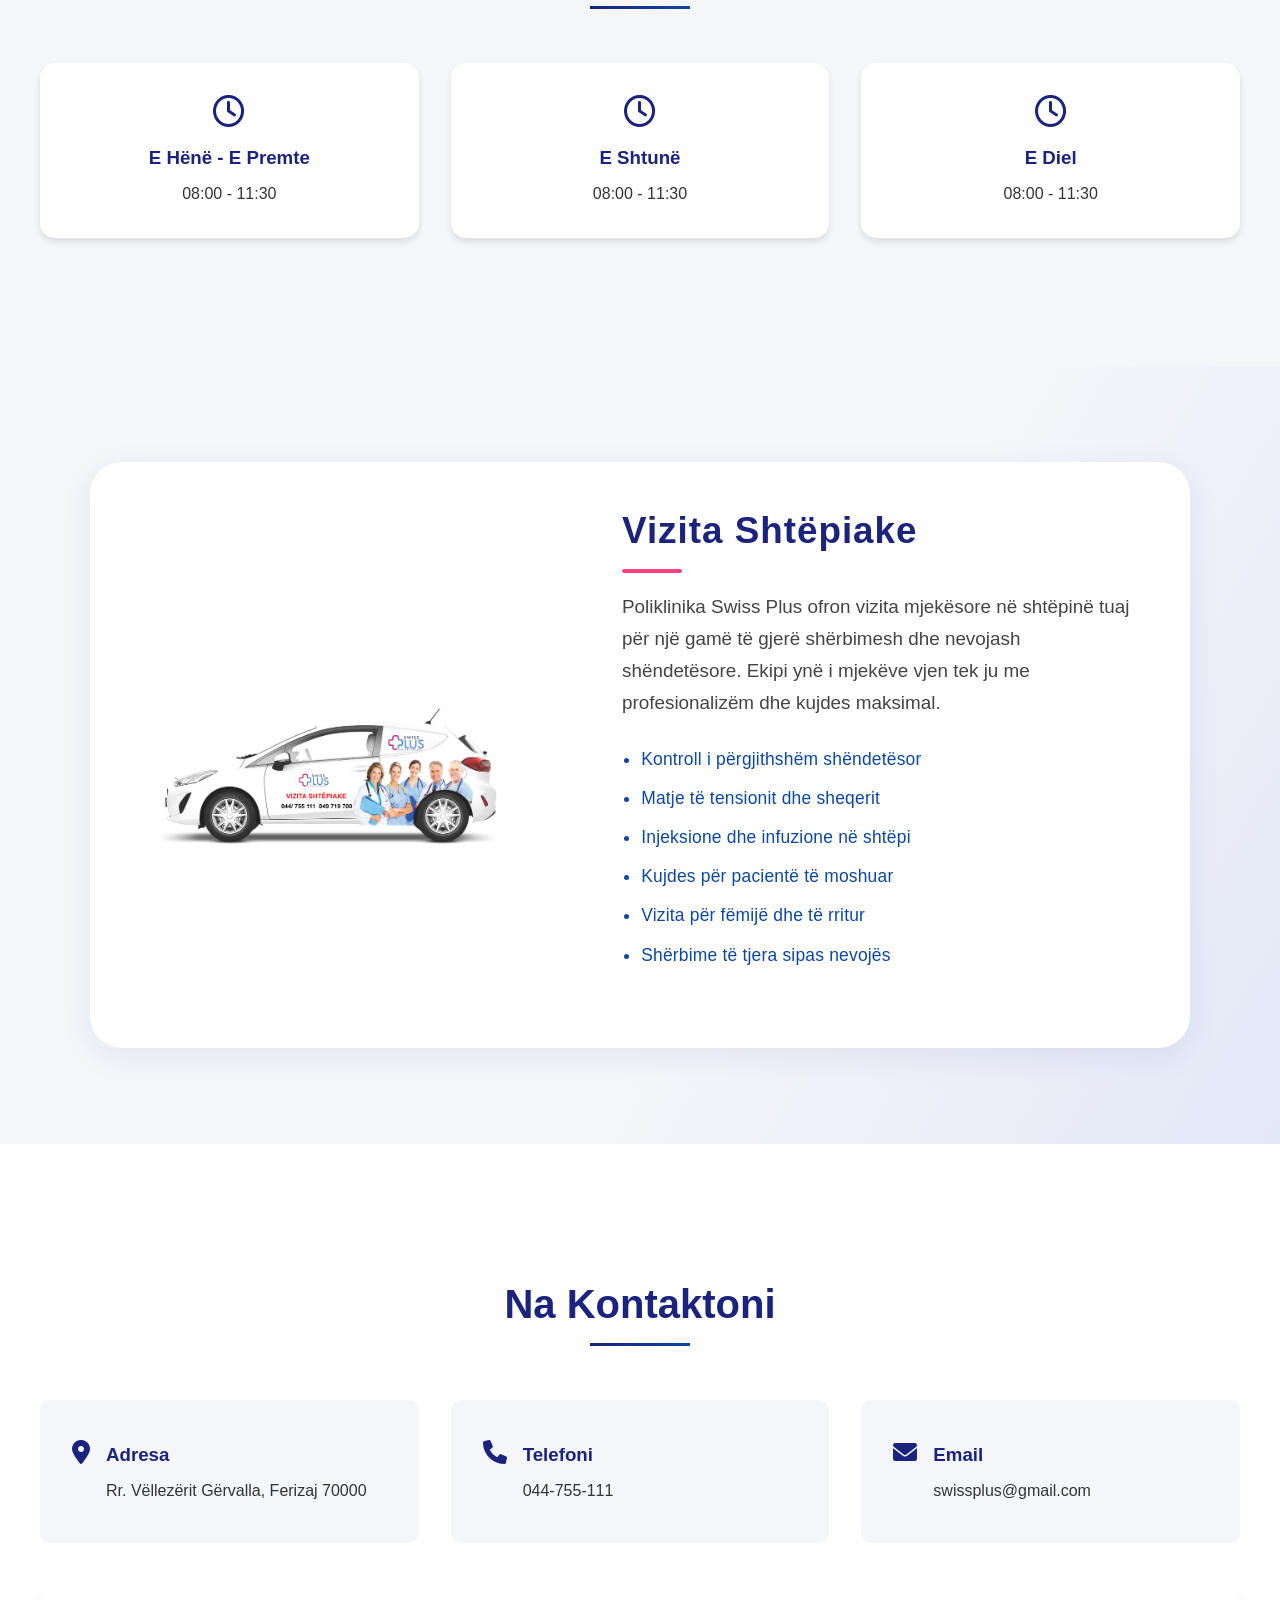
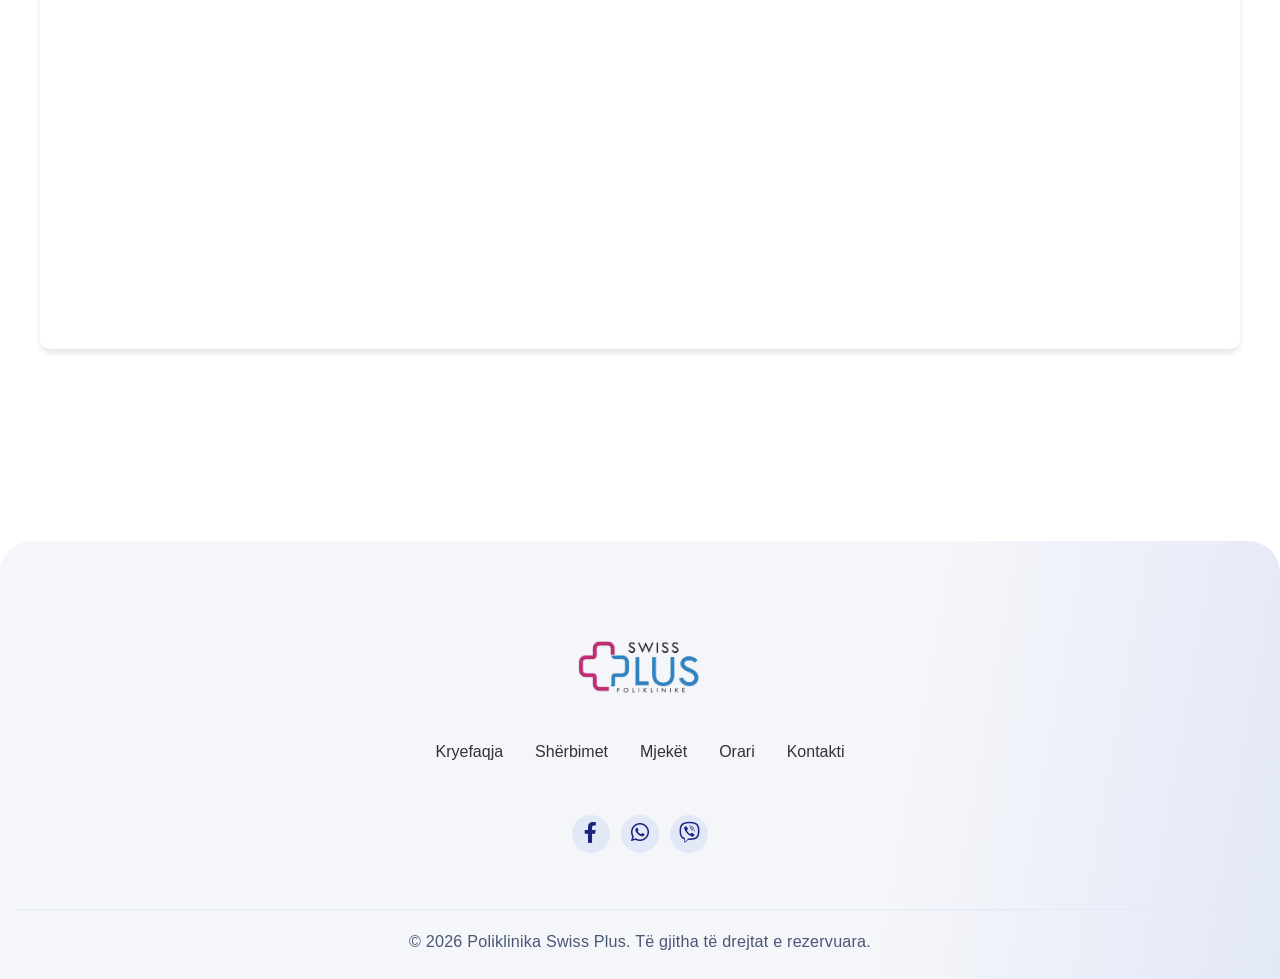
==== commit 392f907f: "Fix site issues before client handover - Fix mobile menu toggle (JS/CSS class mismatch), make burger" ====
--- a/index.html
+++ b/index.html
@@ -3,6 +3,8 @@
   <head>
     <meta charset="UTF-8" />
     <meta name="viewport" content="width=device-width, initial-scale=1.0" />
+    <meta name="description" content="Poliklinika Swiss Plus – kardiologji, stomatologji, fiziatri, pulmologji, reumatologji, mjekësi e përgjithshme dhe vizita shtëpiake." />
+    <link rel="icon" type="image/png" href="img/logo.png" />
     <title>Poliklinika Swiss Plus</title>
     <link rel="stylesheet" href="styles.css" />
     <link
@@ -20,23 +22,23 @@
         </div>
         <ul class="nav-links">
           <li><a href="#kryefaqja">Kryefaqja</a></li>
-          <li><a href="#shërbimet">Shërbimet</a></li>
-          <li><a href="#mjekët">Mjekët</a></li>
+          <li><a href="#sherbimet">Shërbimet</a></li>
+          <li><a href="#mjeket">Mjekët</a></li>
           <li><a href="#orari">Orari</a></li>
           <li><a href="#kontakti">Kontakti</a></li>
         </ul>
-        <div class="burger">
+        <button class="burger" type="button" aria-label="Hap menunë" aria-expanded="false">
           <div class="line1"></div>
           <div class="line2"></div>
           <div class="line3"></div>
-        </div>
+        </button>
       </nav>
     </header>
 
     <main>
       <section id="kryefaqja" class="hero">
         <div class="hero-video">
-          <video autoplay muted loop id="myVideo">
+          <video autoplay muted loop playsinline id="myVideo" aria-hidden="true">
             <source src="img/videodok.mp4" type="video/mp4" />
           </video>
         </div>
@@ -45,12 +47,12 @@
           <p>Kujdesi më i mirë për shëndetin tuaj</p>
           <div class="hero-buttons">
             <a href="#kontakti" class="cta-button primary">Na Kontaktoni</a>
-            <a href="#shërbimet" class="cta-button secondary">Shërbimet Tona</a>
-          </div>
-        </div>
-      </section>
-
-      <section id="shërbimet" class="services">
+            <a href="#sherbimet" class="cta-button secondary">Shërbimet Tona</a>
+          </div>
+        </div>
+      </section>
+
+      <section id="sherbimet" class="services">
         <h2 data-aos="fade-up">Shërbimet Tona</h2>
         <div class="services-grid">
           <div class="service-card" data-aos="fade-up" data-aos-delay="100">
@@ -114,71 +116,71 @@
         </div>
       </section>
 
-      <section id="mjekët" class="doctors">
+      <section id="mjeket" class="doctors">
         <h2 data-aos="fade-up">Ekipi Ynë Mjekësor</h2>
         <div class="doctors-slider">
           <div class="doctors-grid" id="doctorsTrack">
             <div class="doctor-card" data-aos="fade-up" data-aos-delay="100">
               <div class="doctor-image">
-                <img src="img/doktorfatmiri.jpg" alt="Dr. Fatmiri" />
-                <div class="doctor-social">
-                  <a href="#">Orari i punes</a>
+                <img src="img/doktorfatmiri.jpg" alt="Dr. Fatmiri" loading="lazy" />
+                <div class="doctor-social">
+                  <a href="#orari">Orari i punës</a>
                 </div>
               </div>
               <div class="doctor-info">
                 <h3>Dr. Fatmiri</h3>
-                <p class="specialty">Fiziater</p>
+                <p class="specialty">Fiziatër</p>
                 <p class="experience">15+ vite përvojë</p>
               </div>
             </div>
             <div class="doctor-card" data-aos="fade-up" data-aos-delay="200">
               <div class="doctor-image">
-                <img src="img/dr.fisi.jpg" alt="Dr.Fisi" />
-                <div class="doctor-social">
-                  <a href="#">Orari i punes</a>
-                </div>
-              </div>
-              <div class="doctor-info">
-                <h3>Dr.Fisnik Frangu</h3>
+                <img src="img/dr.fisi.jpg" alt="Dr. Fisnik Frangu" loading="lazy" />
+                <div class="doctor-social">
+                  <a href="#orari">Orari i punës</a>
+                </div>
+              </div>
+              <div class="doctor-info">
+                <h3>Dr. Fisnik Frangu</h3>
                 <p class="specialty">Mjek i përgjithshëm</p>
                 <p class="experience">10+ vite përvojë</p>
               </div>
             </div>
             <div class="doctor-card" data-aos="fade-up" data-aos-delay="300">
               <div class="doctor-image">
-                <img src="img/dr.albani.jpg" alt="Dr.Albani" />
-                <div class="doctor-social">
-                  <a href="#">Orari i punes</a>
-                </div>
-              </div>
-              <div class="doctor-info">
-                <h3>Dr.Alban Gashi</h3>
+                <img src="img/dr.albani.jpg" alt="Dr. Alban Gashi" loading="lazy" />
+                <div class="doctor-social">
+                  <a href="#orari">Orari i punës</a>
+                </div>
+              </div>
+              <div class="doctor-info">
+                <h3>Dr. Alban Gashi</h3>
                 <p class="specialty">Mjek i përgjithshëm</p>
                 <p class="experience">12+ vite përvojë</p>
               </div>
             </div>
             <div class="doctor-card" data-aos="fade-up" data-aos-delay="100">
               <div class="doctor-image">
-                <img src="img/beka.png" alt="Dr. Fatmiri" />
-                <div class="doctor-social">
-                  <a href="#">Orari i punes</a>
-                </div>
-              </div>
-              <div class="doctor-info">
-                <h3>Dr.Bekim Mustafa</h3>
+                <img src="img/beka.png" alt="Dr. Bekim Mustafa" loading="lazy" />
+                <div class="doctor-social">
+                  <a href="#orari">Orari i punës</a>
+                </div>
+              </div>
+              <div class="doctor-info">
+                <h3>Dr. Bekim Mustafa</h3>
                 <p class="specialty">Pulmolog</p>
                 <p class="experience">15+ vite përvojë</p>
               </div>
             </div>
             <div class="doctor-card" data-aos="fade-up" data-aos-delay="400">
               <div class="doctor-image">
-                <img src="img/shpendii.png" alt="Dr. Emri Mjekut" />
-                <div class="doctor-social">
-                  <a href="#">Orari i punes</a>
-                </div>
-              </div>
-              <div class="doctor-info">
-                <h3>Dr.Shpend Idrizi</h3>
+                <img src="img/shpendii.png" alt="Dr. Shpend Idrizi" loading="lazy" />
+                <div class="doctor-social">
+                  <a href="#orari">Orari i punës</a>
+                </div>
+              </div>
+              <div class="doctor-info">
+                <h3>Dr. Shpend Idrizi</h3>
                 <p class="specialty">Kardiolog</p>
                 <p class="experience">8+ vite përvojë</p>
               </div>
@@ -188,7 +190,6 @@
             <button class="slider-arrow prev" aria-label="Previous">
               <i class="fas fa-chevron-left"></i>
             </button>
-            <div class="slider-dots"></div>
             <button class="slider-arrow next" aria-label="Next">
               <i class="fas fa-chevron-right"></i>
             </button>
@@ -222,6 +223,7 @@
           <div class="home-visits-image">
             <img
               src="img/valoni.png"
+              loading="lazy"
               alt="Auto për vizita shtëpiake Swiss Plus"
             />
           </div>
@@ -242,48 +244,47 @@
             </ul>
           </div>
         </div>
-
-        <section id="kontakti" class="contact">
-          <h2 data-aos="fade-up">Na Kontaktoni</h2>
-          <div class="ato-tria">
-          <div class="contact-container">
-              <div class="contact-info" data-aos="fade-right">
-                <div class="info-item">
-                  <i class="fas fa-map-marker-alt"></i>
-                  <div>
-                    <h3>Adresa</h3>
-                    <p>Rr.Vllezerit</p>
-                  </div>
-                </div>
-                <div class="info-item">
-                  <i class="fas fa-phone"></i>
-                  <div>
-                    <h3>Telefoni</h3>
-                    <p>044-755-111</p>
-                  </div>
-                </div>
-                <div class="info-item">
-                  <i class="fas fa-envelope"></i>
-                  <div>
-                    <h3>Email</h3>
-                    <p>Swissplus@gmail.com</p>
-                  </div>
-                </div>
-              </div>
-              </div>
-              </div>
-              <div class="map-container">
-                <iframe
-                  src="https://www.google.com/maps/embed?pb=!1m18!1m12!1m3!1d2934.3560901017027!2d21.164948!3d42.380614!2m3!1f0!2f0!3f0!3m2!1i1024!2i768!4f13.1!3m3!1m2!1s0x13547e4342a48503%3A0x96901dc7a347dac!2sPoliklinika%20%22Swiss%20Plus%22!5e0!3m2!1sen!2s!4v1234567890"
-                  width="100%"
-                  height="250"
-                  style="border: 0"
-                  allowfullscreen=""
-                  loading="lazy"
-                ></iframe>
-              </div>
-            </div>
-        </section>
+      </section>
+
+      <section id="kontakti" class="contact">
+        <h2 data-aos="fade-up">Na Kontaktoni</h2>
+        <div class="contact-container">
+          <div class="contact-info" data-aos="fade-up">
+            <div class="info-item">
+              <i class="fas fa-map-marker-alt"></i>
+              <div>
+                <h3>Adresa</h3>
+                <p>Rr. Vëllezërit Gërvalla, Ferizaj 70000</p>
+              </div>
+            </div>
+            <div class="info-item">
+              <i class="fas fa-phone"></i>
+              <div>
+                <h3>Telefoni</h3>
+                <p><a href="tel:+38344755111">044-755-111</a></p>
+              </div>
+            </div>
+            <div class="info-item">
+              <i class="fas fa-envelope"></i>
+              <div>
+                <h3>Email</h3>
+                <p><a href="mailto:swissplus@gmail.com">swissplus@gmail.com</a></p>
+              </div>
+            </div>
+          </div>
+          <div class="map-container" data-aos="fade-up">
+            <iframe
+              src="https://www.google.com/maps/embed?pb=!1m18!1m12!1m3!1d2934.3560901017027!2d21.164948!3d42.380614!2m3!1f0!2f0!3f0!3m2!1i1024!2i768!4f13.1!3m3!1m2!1s0x13547e4342a48503%3A0x96901dc7a347dac!2sPoliklinika%20%22Swiss%20Plus%22!5e0!3m2!1sen!2s!4v1234567890"
+              title="Vendndodhja e Poliklinikës Swiss Plus në hartë"
+              width="100%"
+              height="350"
+              style="border: 0"
+              allowfullscreen=""
+              loading="lazy"
+              referrerpolicy="no-referrer-when-downgrade"
+            ></iframe>
+          </div>
+        </div>
       </section>
     </main>
 
@@ -295,8 +296,8 @@
         <div class="footer-section">
           <ul class="nav-links">
             <li><a href="#kryefaqja">Kryefaqja</a></li>
-            <li><a href="#shërbimet">Shërbimet</a></li>
-            <li><a href="#mjekët">Mjekët</a></li>
+            <li><a href="#sherbimet">Shërbimet</a></li>
+            <li><a href="#mjeket">Mjekët</a></li>
             <li><a href="#orari">Orari</a></li>
             <li><a href="#kontakti">Kontakti</a></li>
           </ul>
@@ -305,23 +306,22 @@
             <a
               href="https://www.facebook.com/feriz.high.1"
               class="social-link"
+              target="_blank" rel="noopener noreferrer" aria-label="Facebook"
+              ><i class="fab fa-facebook-f"></i
+            ></a>
+            <a
+              href="https://wa.me/38344755111"
               target="_blank"
-              ><i class="fab fa-facebook-f"></i
-            ></a>
-            <a href="#" class="social-link"><i class="fab fa-instagram"></i></a>
-            <a
-              href="https://wa.me/+38344755111"
-              target="_blank"
-              class="social-link"
+              class="social-link" rel="noopener noreferrer" aria-label="WhatsApp"
               ><i class="fab fa-whatsapp"></i
             ></a>
-            <a href="#" class="social-link"><i class="fab fa-viber"></i></a>
+            <a href="viber://chat?number=%2B38344755111" class="social-link" aria-label="Viber"><i class="fab fa-viber"></i></a>
           </div>
         </div>
       </div>
       <div class="footer-bottom">
         <p>
-          &copy; 2024 Poliklinika Swiss Plus. Të gjitha të drejtat e rezervuara.
+          &copy; <span class="current-year">2026</span> Poliklinika Swiss Plus. Të gjitha të drejtat e rezervuara.
         </p>
       </div>
     </footer>
--- a/styles.css
+++ b/styles.css
@@ -23,11 +23,26 @@
   box-sizing: border-box;
 }
 
+html {
+  scroll-behavior: smooth;
+}
+
 body {
   font-family: "Segoe UI", Tahoma, Geneva, Verdana, sans-serif;
   line-height: 1.6;
   color: var(--text-color);
   overflow-x: hidden;
+}
+
+/* Keep section headings clear of the fixed header */
+section[id] {
+  scroll-margin-top: 90px;
+}
+
+a:focus-visible,
+button:focus-visible {
+  outline: 3px solid var(--accent-color);
+  outline-offset: 2px;
 }
 
 /* Header dhe Navigation */
@@ -102,8 +117,11 @@
 /* Hero Section */
 .hero {
   height: 100vh;
+  min-height: 560px;
   position: relative;
   overflow: hidden;
+  isolation: isolate; /* keeps the z-index:-1 video above the fallback color */
+  background-color: var(--primary-color);
 }
 
 .hero-video {
@@ -524,8 +542,6 @@
 .contact {
   padding: 8rem 1rem;
   background: var(--white);
-  margin-top: 50px;
-  border-radius: 7px 7px 0 0;
 }
 
 .contact h2 {
@@ -548,39 +564,44 @@
 }
 
 .contact-container {
-  display: grid;
-  grid-template-columns: repeat(auto-fit, minmax(300px, 1fr));
+  display: flex;
+  flex-direction: column;
   gap: 3rem;
   max-width: 1200px;
   margin: 0 auto;
 }
 
 .contact-info {
-  display: flex;
-  flex-direction: row;
-  gap: 4rem;
-}
-
-.ato-tria{
-  width: 100%;
-  
+  display: grid;
+  grid-template-columns: repeat(auto-fit, minmax(240px, 1fr));
+  gap: 2rem;
 }
 
 .info-item {
   display: flex;
   align-items: flex-start;
   gap: 1rem;
-  padding: 5rem;
+  padding: 2.5rem 2rem;
   background: var(--light-bg);
   border-radius: 10px;
   transition: var(--transition);
-  width: 50%;
-  margin-bottom: 9rem;
+  min-width: 0;
 }
 
 .info-item:hover {
-  transform: translateX(10px);
+  transform: translateY(-5px);
   box-shadow: var(--shadow-md);
+}
+
+.info-item a {
+  color: inherit;
+  text-decoration: none;
+  overflow-wrap: anywhere;
+}
+
+.info-item a:hover {
+  color: var(--primary-color);
+  text-decoration: underline;
 }
 
 .info-item i {
@@ -781,6 +802,9 @@
 .burger {
   display: none;
   cursor: pointer;
+  background: none;
+  border: none;
+  padding: 0.25rem;
 }
 
 .burger div {
@@ -791,8 +815,20 @@
   transition: var(--transition);
 }
 
+.burger.toggle .line1 {
+  transform: rotate(-45deg) translate(-5px, 6px);
+}
+
+.burger.toggle .line2 {
+  opacity: 0;
+}
+
+.burger.toggle .line3 {
+  transform: rotate(45deg) translate(-5px, -6px);
+}
+
 @media screen and (max-width: 768px) {
-  .nav-links {
+  header .nav-links {
     display: none;
   }
 
@@ -800,24 +836,58 @@
     display: block;
   }
 
-  .nav-links.active {
+  header .nav-links.nav-active {
     display: flex;
     flex-direction: column;
+    gap: 0;
     position: absolute;
-    right: 0;
-    top: 70px;
+    left: 0;
+    top: 100%;
     background-color: var(--white);
     width: 100%;
-    padding: 1rem;
+    padding: 0.5rem 5%;
     box-shadow: var(--shadow-md);
   }
 
-  .nav-links.active li {
-    margin: 1rem 0;
+  header .nav-links.nav-active li {
+    margin: 0.75rem 0;
+  }
+
+  footer .nav-links {
+    flex-wrap: wrap;
+    justify-content: center;
+    gap: 0.5rem 1.5rem;
+  }
+
+  .logo-img {
+    height: 50px;
+  }
+
+  .logo h1 {
+    font-size: 1.1rem;
   }
 
   .hero-content h1 {
-    font-size: 2.5rem;
+    font-size: 2.2rem;
+    margin-top: 80px;
+  }
+
+  .hero-content p {
+    font-size: 1.2rem;
+  }
+
+  .services h2,
+  .doctors h2,
+  .schedule h2,
+  .contact h2 {
+    font-size: 2rem;
+  }
+
+  .services,
+  .doctors,
+  .schedule,
+  .contact {
+    padding: 5rem 1rem;
   }
 
   .hero-buttons {
@@ -841,17 +911,6 @@
   }
 }
 
-[data-aos] {
-  opacity: 0;
-  transform: translateY(20px);
-  transition: opacity 0.6s ease, transform 0.6s ease;
-}
-
-[data-aos].aos-animate {
-  opacity: 1;
-  transform: translateY(0);
-}
-
 /* Responsive adjustments for doctors section */
 @media screen and (max-width: 1200px) {
   .doctors-grid {
@@ -868,10 +927,15 @@
 @media screen and (max-width: 768px) {
   .doctors-grid {
     grid-template-columns: 1fr;
+    padding: 20px 4px;
   }
 
   .doctors-slider {
-    padding: 0 1rem;
+    padding: 0;
+  }
+
+  .doctor-card {
+    min-width: 0;
   }
 }
 
@@ -1088,18 +1152,22 @@
   .home-visits-content h2 {
     font-size: 1.5rem;
   }
-  .info-item{
-    width: 100%;
-    margin-bottom: 4px;
-  }
-
-  .contact-info{
-    display: flex;
-    flex-direction: column;
-    gap: 0.1px;
+  .info-item {
+    padding: 1.5rem;
+  }
+}
+
+/* Touch screens have no hover: always show the schedule link on doctor cards */
+@media (hover: none) {
+  .doctor-social {
+    bottom: 0;
+  }
+}
+
+@media (prefers-reduced-motion: reduce) {
+  html {
+    scroll-behavior: auto;
+  }
+}
+
   
-  }
-}
-
-
-  
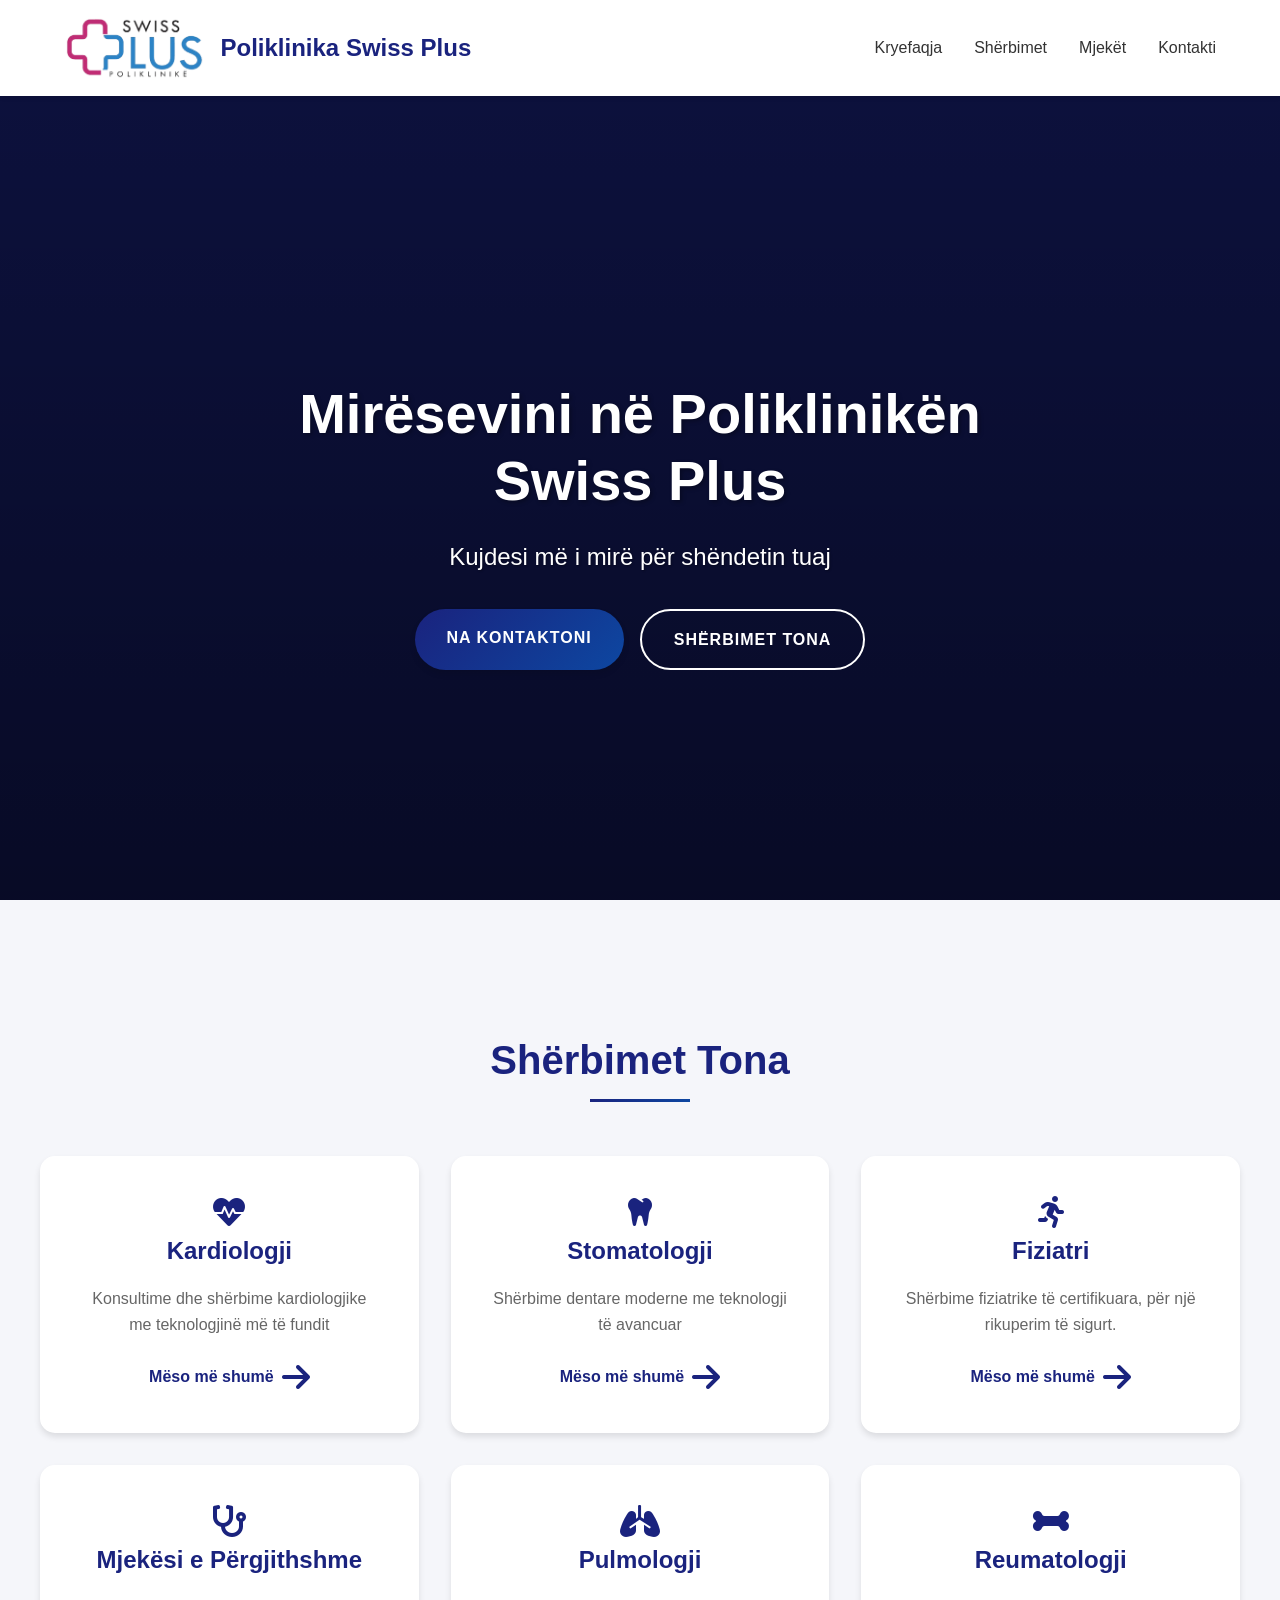
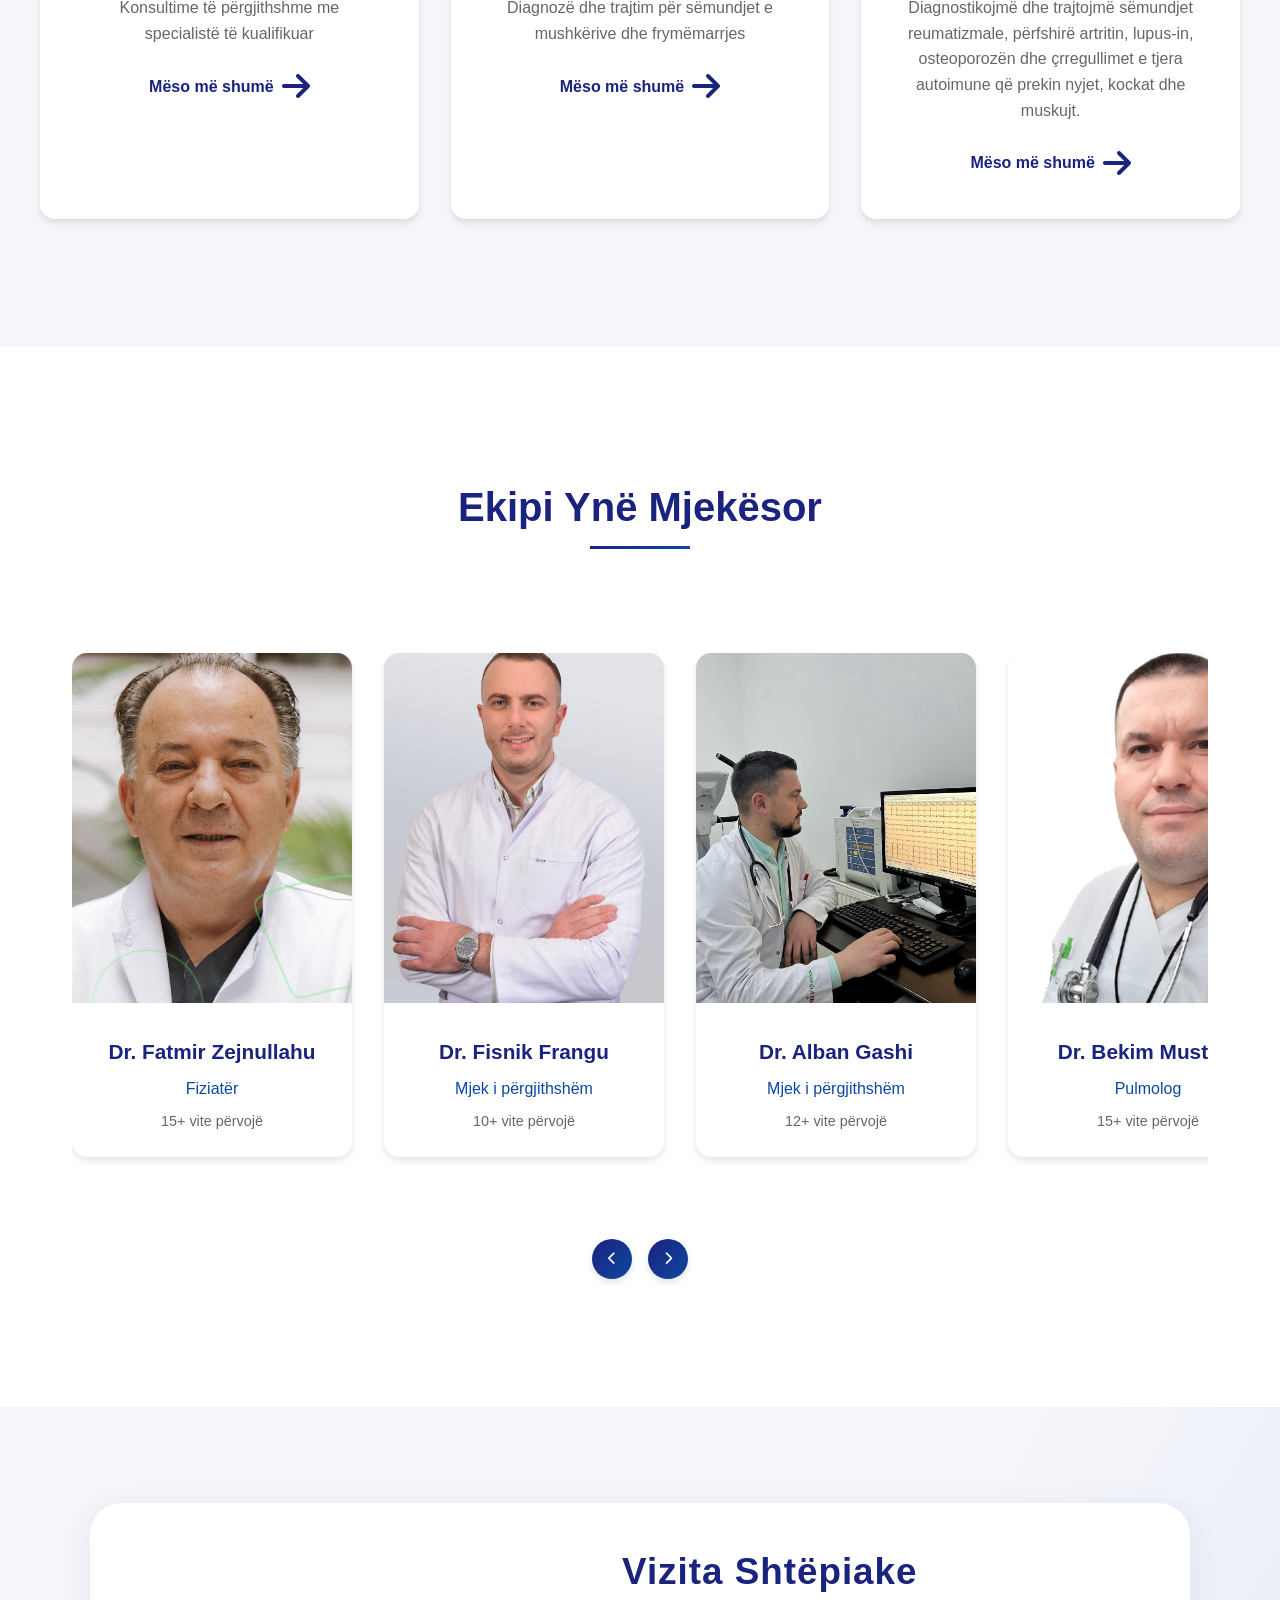
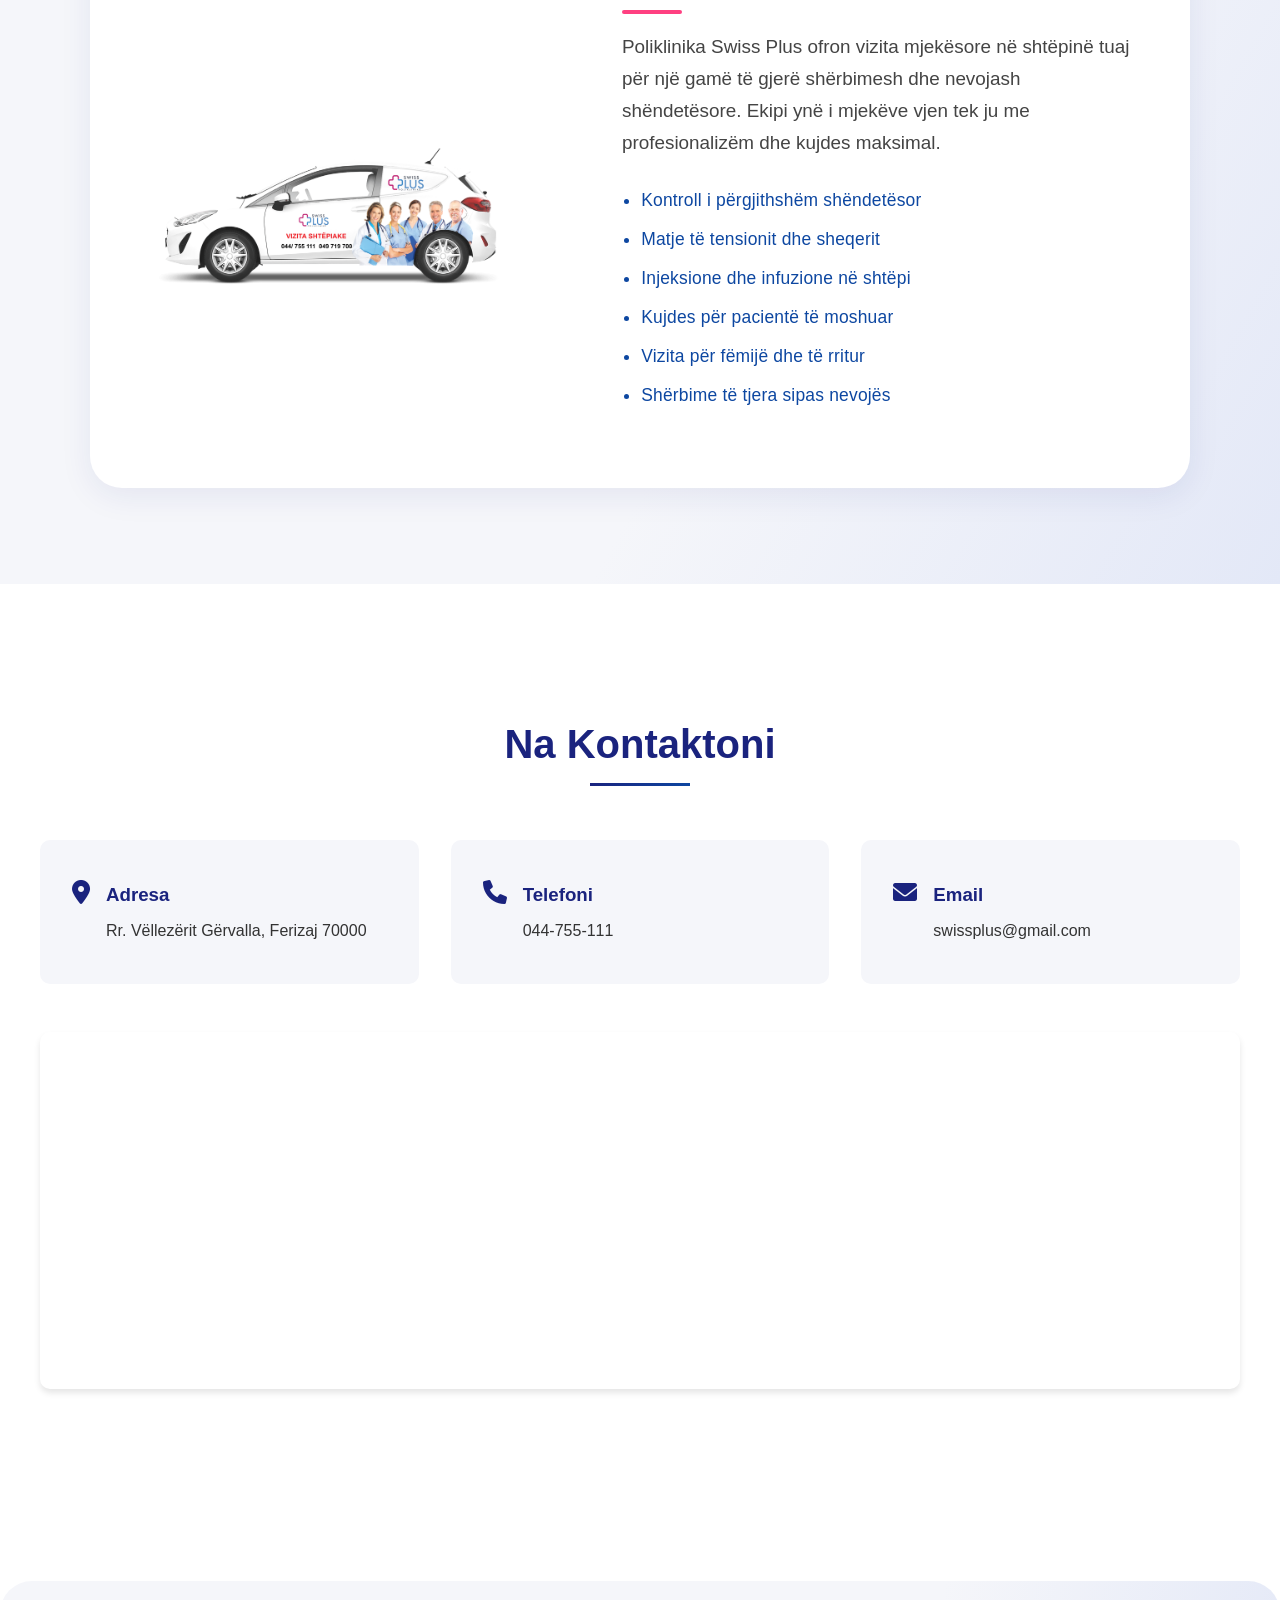
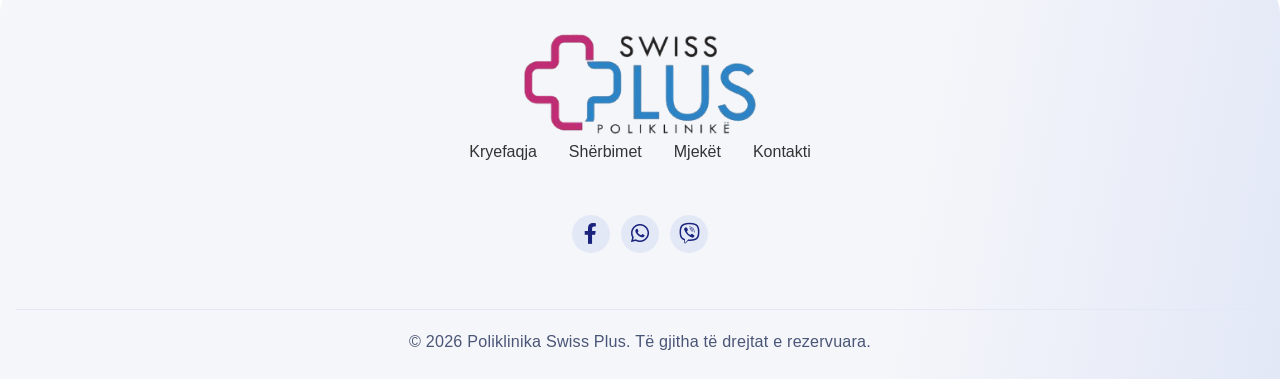
==== commit 98709b7f: "Enlarge logo, remove schedule section, update doctor name - Crop transparent padding from logo image" ====
--- a/index.html
+++ b/index.html
@@ -24,7 +24,6 @@
           <li><a href="#kryefaqja">Kryefaqja</a></li>
           <li><a href="#sherbimet">Shërbimet</a></li>
           <li><a href="#mjeket">Mjekët</a></li>
-          <li><a href="#orari">Orari</a></li>
           <li><a href="#kontakti">Kontakti</a></li>
         </ul>
         <button class="burger" type="button" aria-label="Hap menunë" aria-expanded="false">
@@ -122,13 +121,10 @@
           <div class="doctors-grid" id="doctorsTrack">
             <div class="doctor-card" data-aos="fade-up" data-aos-delay="100">
               <div class="doctor-image">
-                <img src="img/doktorfatmiri.jpg" alt="Dr. Fatmiri" loading="lazy" />
-                <div class="doctor-social">
-                  <a href="#orari">Orari i punës</a>
-                </div>
-              </div>
-              <div class="doctor-info">
-                <h3>Dr. Fatmiri</h3>
+                <img src="img/doktorfatmiri.jpg" alt="Dr. Fatmir Zejnullahu" loading="lazy" />
+              </div>
+              <div class="doctor-info">
+                <h3>Dr. Fatmir Zejnullahu</h3>
                 <p class="specialty">Fiziatër</p>
                 <p class="experience">15+ vite përvojë</p>
               </div>
@@ -136,9 +132,6 @@
             <div class="doctor-card" data-aos="fade-up" data-aos-delay="200">
               <div class="doctor-image">
                 <img src="img/dr.fisi.jpg" alt="Dr. Fisnik Frangu" loading="lazy" />
-                <div class="doctor-social">
-                  <a href="#orari">Orari i punës</a>
-                </div>
               </div>
               <div class="doctor-info">
                 <h3>Dr. Fisnik Frangu</h3>
@@ -149,9 +142,6 @@
             <div class="doctor-card" data-aos="fade-up" data-aos-delay="300">
               <div class="doctor-image">
                 <img src="img/dr.albani.jpg" alt="Dr. Alban Gashi" loading="lazy" />
-                <div class="doctor-social">
-                  <a href="#orari">Orari i punës</a>
-                </div>
               </div>
               <div class="doctor-info">
                 <h3>Dr. Alban Gashi</h3>
@@ -162,9 +152,6 @@
             <div class="doctor-card" data-aos="fade-up" data-aos-delay="100">
               <div class="doctor-image">
                 <img src="img/beka.png" alt="Dr. Bekim Mustafa" loading="lazy" />
-                <div class="doctor-social">
-                  <a href="#orari">Orari i punës</a>
-                </div>
               </div>
               <div class="doctor-info">
                 <h3>Dr. Bekim Mustafa</h3>
@@ -175,9 +162,6 @@
             <div class="doctor-card" data-aos="fade-up" data-aos-delay="400">
               <div class="doctor-image">
                 <img src="img/shpendii.png" alt="Dr. Shpend Idrizi" loading="lazy" />
-                <div class="doctor-social">
-                  <a href="#orari">Orari i punës</a>
-                </div>
               </div>
               <div class="doctor-info">
                 <h3>Dr. Shpend Idrizi</h3>
@@ -193,27 +177,6 @@
             <button class="slider-arrow next" aria-label="Next">
               <i class="fas fa-chevron-right"></i>
             </button>
-          </div>
-        </div>
-      </section>
-
-      <section id="orari" class="schedule">
-        <h2 data-aos="fade-up">Orari i Punës</h2>
-        <div class="schedule-info">
-          <div class="schedule-item" data-aos="fade-up" data-aos-delay="100">
-            <i class="far fa-clock"></i>
-            <h3>E Hënë - E Premte</h3>
-            <p>08:00 - 11:30</p>
-          </div>
-          <div class="schedule-item" data-aos="fade-up" data-aos-delay="200">
-            <i class="far fa-clock"></i>
-            <h3>E Shtunë</h3>
-            <p>08:00 - 11:30</p>
-          </div>
-          <div class="schedule-item" data-aos="fade-up" data-aos-delay="300">
-            <i class="far fa-clock"></i>
-            <h3>E Diel</h3>
-            <p>08:00 - 11:30</p>
           </div>
         </div>
       </section>
@@ -298,7 +261,6 @@
             <li><a href="#kryefaqja">Kryefaqja</a></li>
             <li><a href="#sherbimet">Shërbimet</a></li>
             <li><a href="#mjeket">Mjekët</a></li>
-            <li><a href="#orari">Orari</a></li>
             <li><a href="#kontakti">Kontakti</a></li>
           </ul>
 
--- a/styles.css
+++ b/styles.css
@@ -72,7 +72,7 @@
 }
 
 .logo-img {
-  height: 70px;
+  height: 64px;
   width: auto;
   object-fit: contain;
 }
@@ -375,35 +375,6 @@
   transform: scale(1.1);
 }
 
-.doctor-social {
-  position: absolute;
-  bottom: -50px;
-  left: 0;
-  width: 100%;
-  padding: 1rem;
-  background: rgba(0, 0, 0, 0.7);
-  display: flex;
-  justify-content: center;
-  gap: 1rem;
-  transition: var(--transition);
-}
-
-.doctor-card:hover .doctor-social {
-  bottom: 0;
-}
-
-.doctor-social a {
-  color: var(--white);
-  font-size: 1.2rem;
-  font-weight: 500;
-  transition: var(--transition);
-  text-decoration: none;
-}
-
-.doctor-social a:hover {
-  color: var(--accent-color);
-}
-
 .doctor-info {
   padding: 1.5rem;
   text-align: center;
@@ -478,64 +449,6 @@
 .dot.active {
   background: var(--primary-color);
   transform: scale(1.2);
-}
-
-/* Orari */
-.schedule {
-  padding: 8rem 1rem;
-  background: var(--light-bg);
-}
-
-.schedule h2 {
-  text-align: center;
-  margin-bottom: 4rem;
-  color: var(--primary-color);
-  font-size: 2.5rem;
-  position: relative;
-}
-
-.schedule h2::after {
-  content: "";
-  position: absolute;
-  bottom: -10px;
-  left: 50%;
-  transform: translateX(-50%);
-  width: 100px;
-  height: 3px;
-  background: var(--gradient-primary);
-}
-
-.schedule-info {
-  display: grid;
-  grid-template-columns: repeat(auto-fit, minmax(250px, 1fr));
-  gap: 2rem;
-  max-width: 1200px;
-  margin: 0 auto;
-}
-
-.schedule-item {
-  background: var(--white);
-  padding: 2rem;
-  border-radius: 15px;
-  text-align: center;
-  box-shadow: var(--shadow-md);
-  transition: var(--transition);
-}
-
-.schedule-item:hover {
-  transform: translateY(-5px);
-  box-shadow: var(--shadow-lg);
-}
-
-.schedule-item i {
-  font-size: 2rem;
-  color: var(--primary-color);
-  margin-bottom: 1rem;
-}
-
-.schedule-item h3 {
-  color: var(--primary-color);
-  margin-bottom: 0.5rem;
 }
 
 /* Kontakti */
@@ -720,12 +633,10 @@
 }
 
 .footer-logo {
-  height: 150px;
+  height: 110px;
   width: auto;
+  max-width: 100%;
   object-fit: contain;
-  border-radius: 160px 0 0 160px;
-  box-shadow: none;
-  padding: 0.3rem 0.8rem;
 }
 
 .footer-section h3 {
@@ -860,7 +771,7 @@
   }
 
   .logo-img {
-    height: 50px;
+    height: 46px;
   }
 
   .logo h1 {
@@ -878,14 +789,12 @@
 
   .services h2,
   .doctors h2,
-  .schedule h2,
   .contact h2 {
     font-size: 2rem;
   }
 
   .services,
   .doctors,
-  .schedule,
   .contact {
     padding: 5rem 1rem;
   }
@@ -1157,13 +1066,6 @@
   }
 }
 
-/* Touch screens have no hover: always show the schedule link on doctor cards */
-@media (hover: none) {
-  .doctor-social {
-    bottom: 0;
-  }
-}
-
 @media (prefers-reduced-motion: reduce) {
   html {
     scroll-behavior: auto;
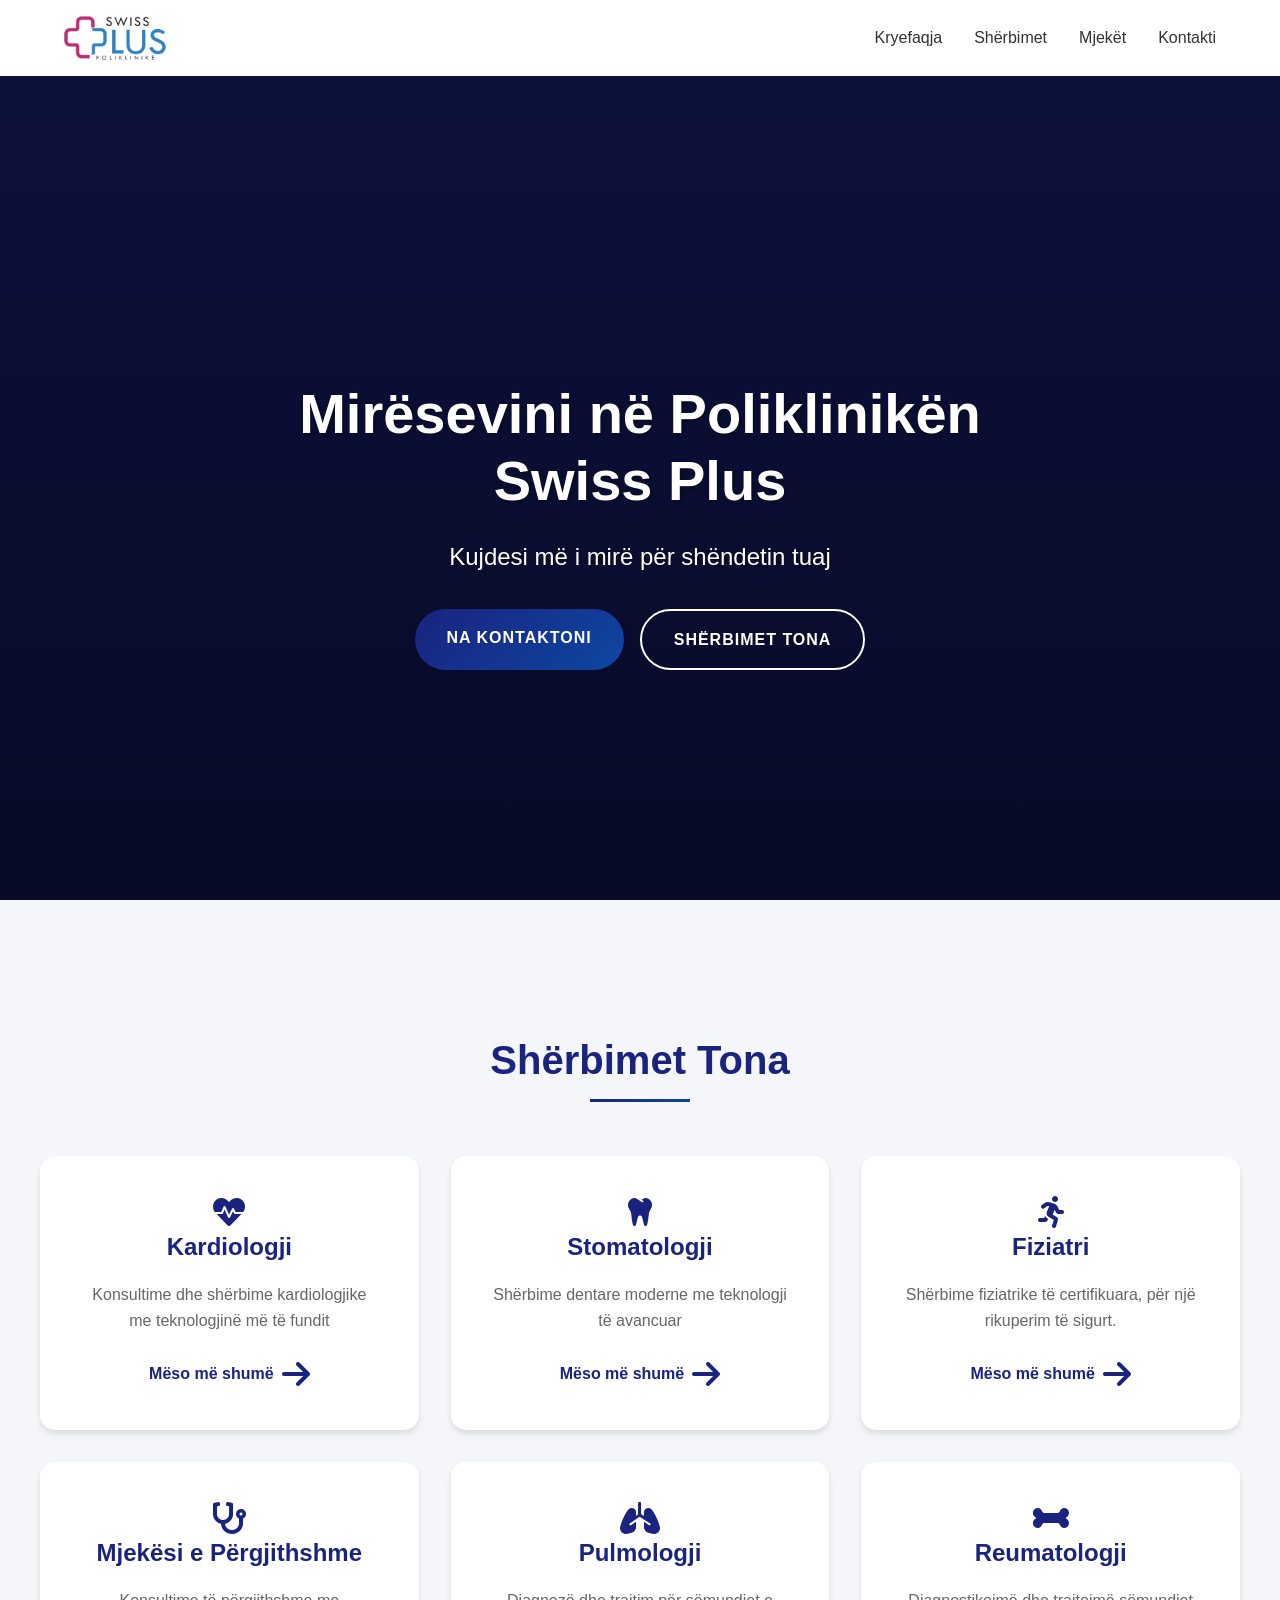
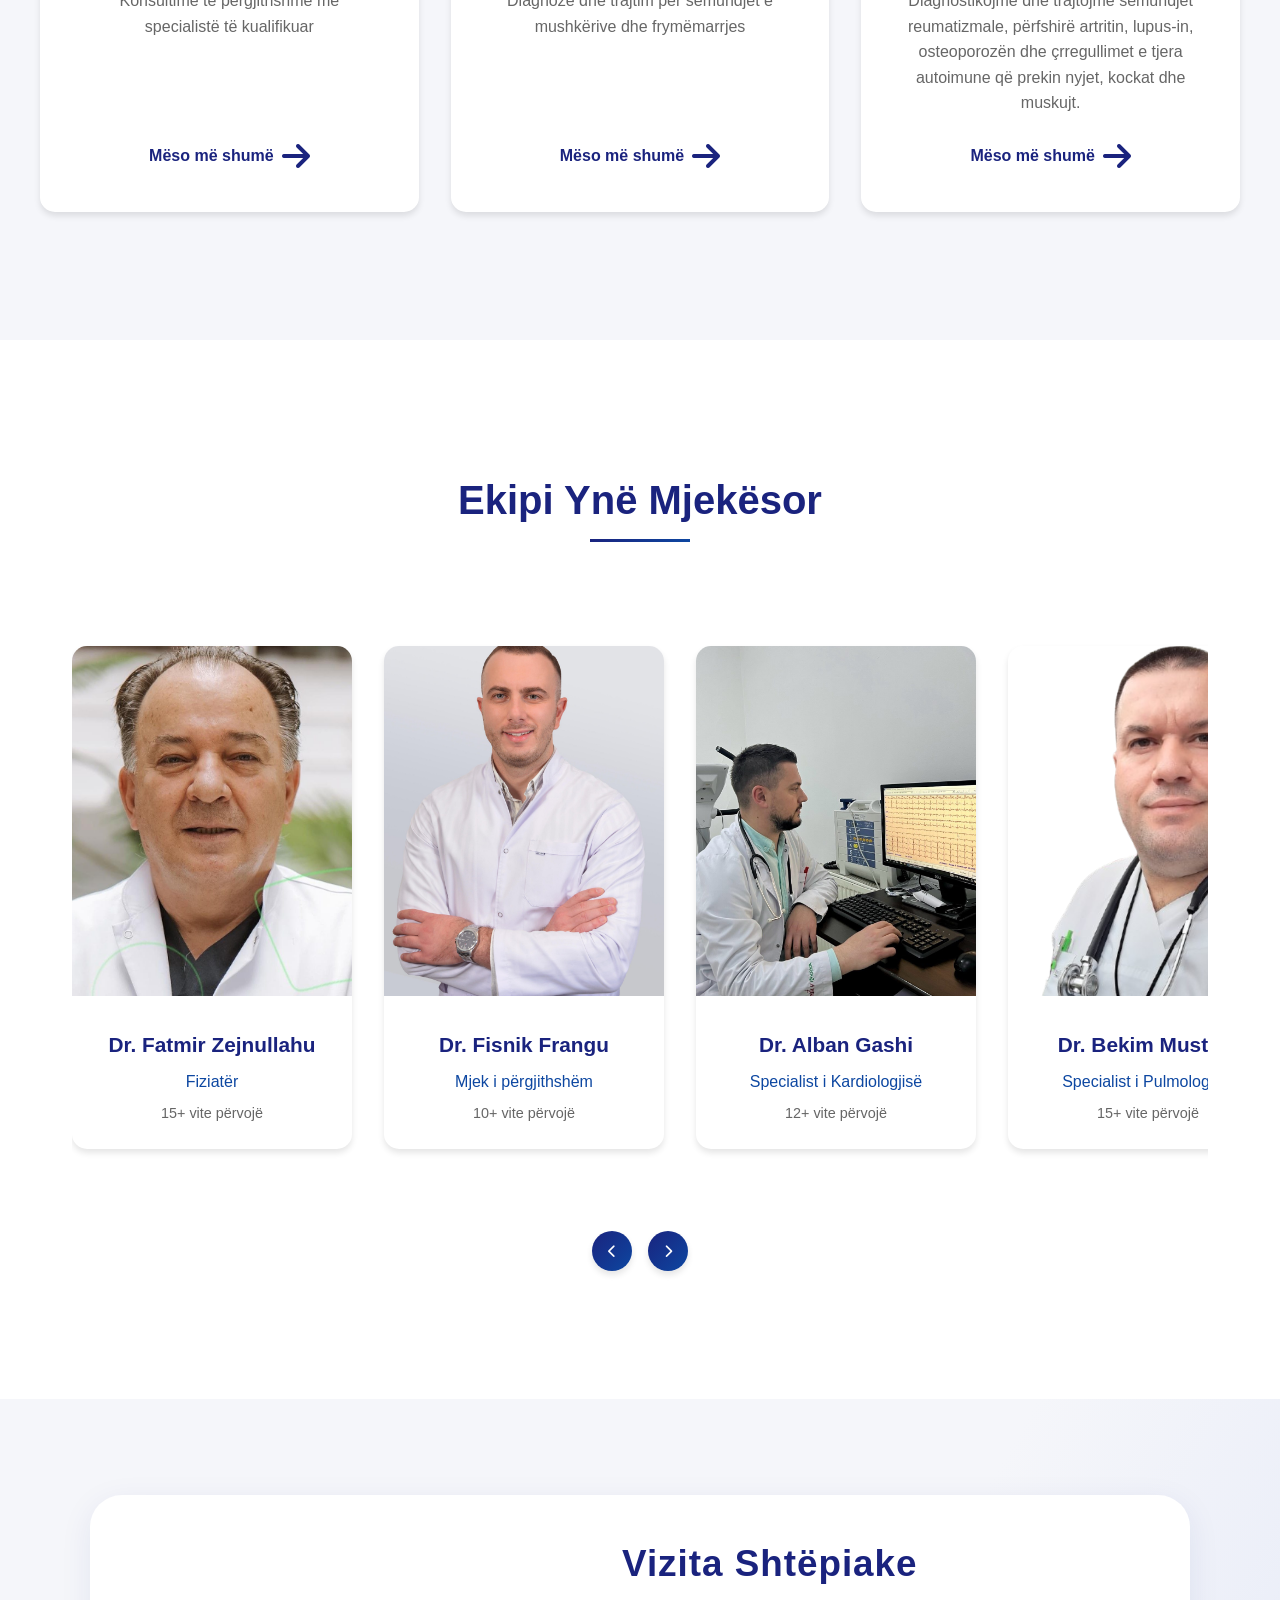
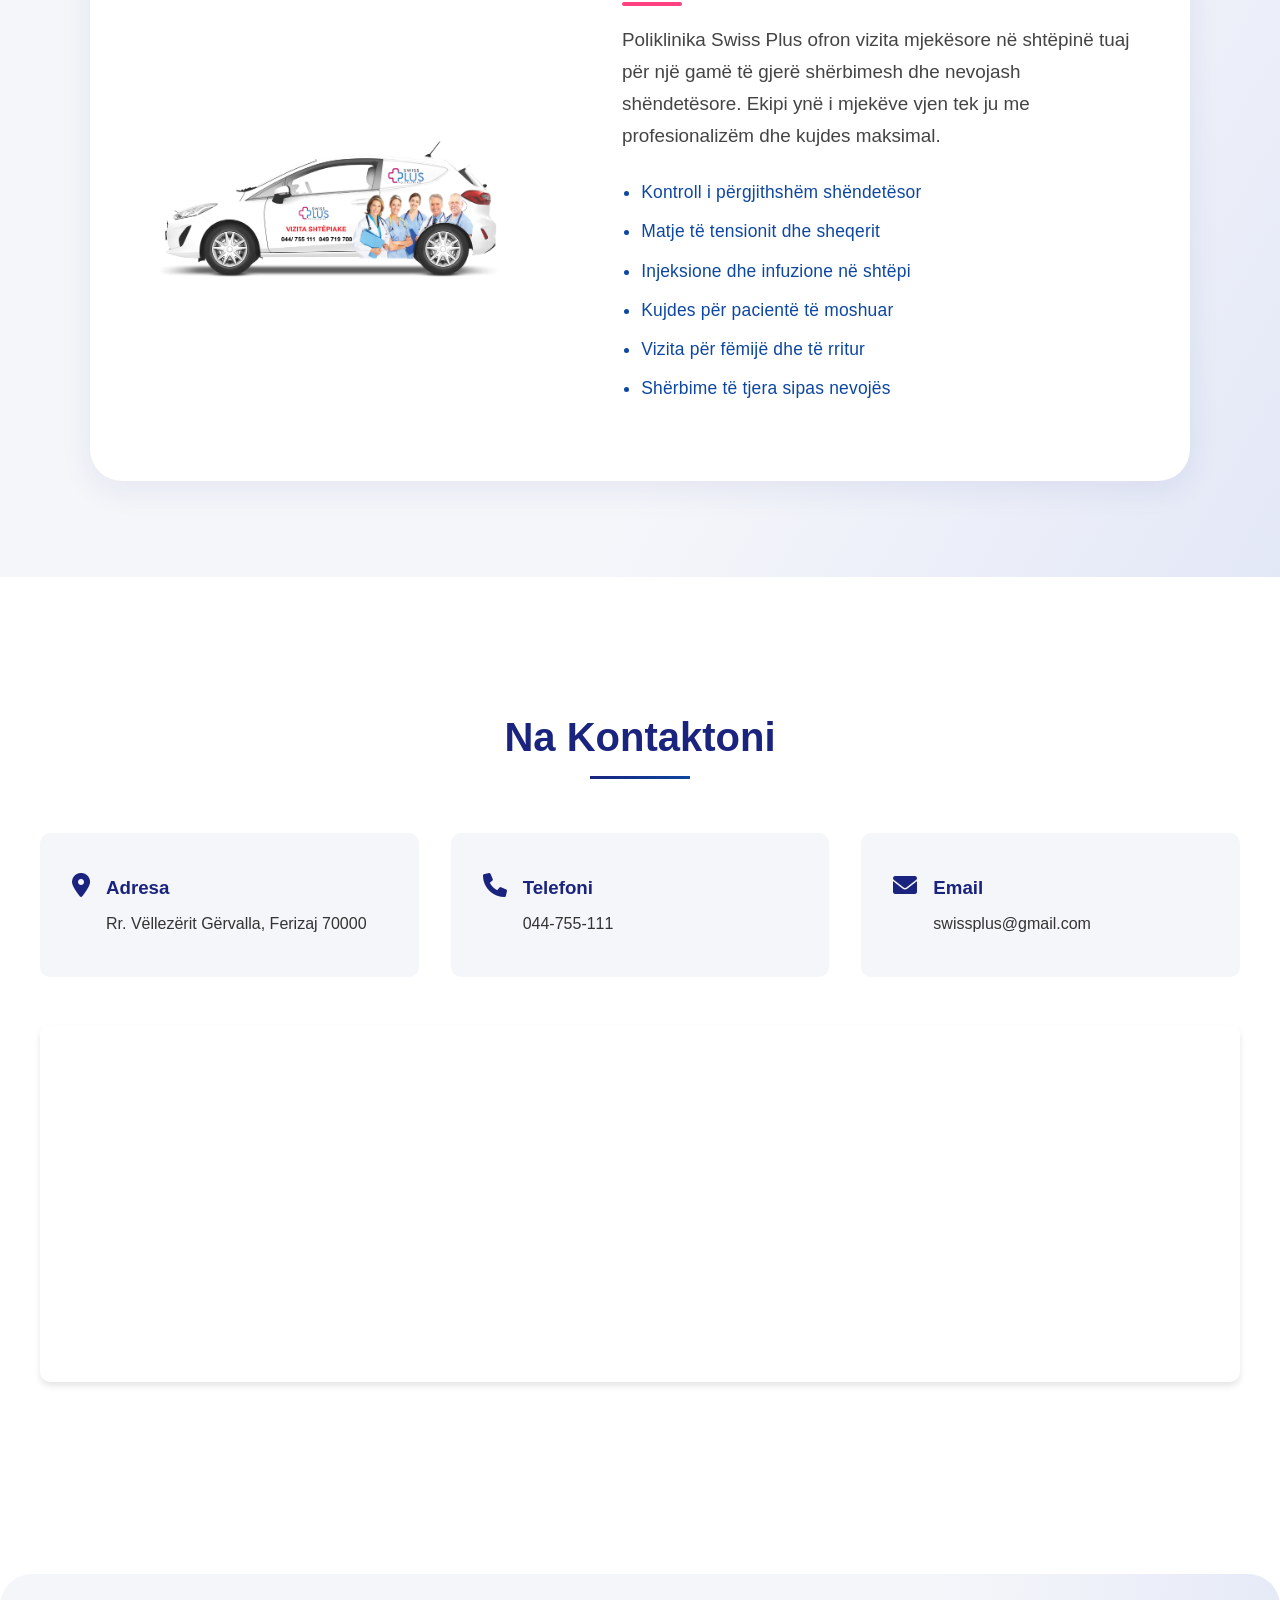
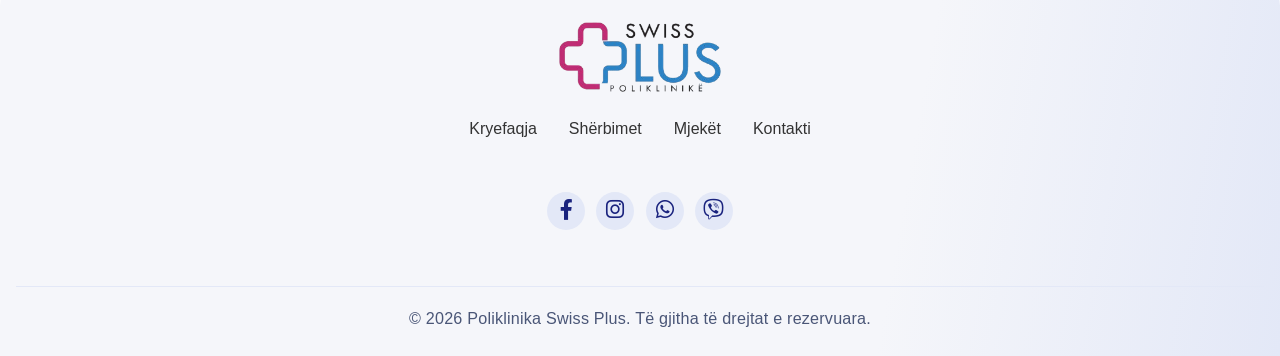
==== commit ba60d217: "Add Dr. Valdete Ferati, Instagram link, square favicon and logo sizing - Add Dr. Valdete Ferati (Mje" ====
--- a/index.html
+++ b/index.html
@@ -4,7 +4,9 @@
     <meta charset="UTF-8" />
     <meta name="viewport" content="width=device-width, initial-scale=1.0" />
     <meta name="description" content="Poliklinika Swiss Plus – kardiologji, stomatologji, fiziatri, pulmologji, reumatologji, mjekësi e përgjithshme dhe vizita shtëpiake." />
-    <link rel="icon" type="image/png" href="img/logo.png" />
+    <link rel="icon" type="image/png" sizes="512x512" href="img/favicon.png" />
+    <link rel="shortcut icon" href="favicon.ico" />
+    <link rel="apple-touch-icon" href="img/apple-touch-icon.png" />
     <title>Poliklinika Swiss Plus</title>
     <link rel="stylesheet" href="styles.css" />
     <link
@@ -145,7 +147,7 @@
               </div>
               <div class="doctor-info">
                 <h3>Dr. Alban Gashi</h3>
-                <p class="specialty">Mjek i përgjithshëm</p>
+                <p class="specialty">Specialist i Kardiologjisë</p>
                 <p class="experience">12+ vite përvojë</p>
               </div>
             </div>
@@ -155,7 +157,7 @@
               </div>
               <div class="doctor-info">
                 <h3>Dr. Bekim Mustafa</h3>
-                <p class="specialty">Pulmolog</p>
+                <p class="specialty">Specialist i Pulmologjisë</p>
                 <p class="experience">15+ vite përvojë</p>
               </div>
             </div>
@@ -165,7 +167,17 @@
               </div>
               <div class="doctor-info">
                 <h3>Dr. Shpend Idrizi</h3>
-                <p class="specialty">Kardiolog</p>
+                <p class="specialty">Specialist i Kardiologjisë</p>
+                <p class="experience">8+ vite përvojë</p>
+              </div>
+            </div>
+            <div class="doctor-card" data-aos="fade-up" data-aos-delay="500">
+              <div class="doctor-image">
+                <img src="img/dr.valdete.png" alt="Dr. Valdete Ferati" loading="lazy" />
+              </div>
+              <div class="doctor-info">
+                <h3>Dr. Valdete Ferati</h3>
+                <p class="specialty">Mjeke e përgjithshme</p>
                 <p class="experience">8+ vite përvojë</p>
               </div>
             </div>
@@ -271,6 +283,7 @@
               target="_blank" rel="noopener noreferrer" aria-label="Facebook"
               ><i class="fab fa-facebook-f"></i
             ></a>
+            <a href="https://www.instagram.com/barnatore_swissplus/" class="social-link" target="_blank" rel="noopener noreferrer" aria-label="Instagram"><i class="fab fa-instagram"></i></a>
             <a
               href="https://wa.me/38344755111"
               target="_blank"
--- a/styles.css
+++ b/styles.css
@@ -72,15 +72,22 @@
 }
 
 .logo-img {
-  height: 64px;
+  height: 44px;
   width: auto;
+  display: block;
   object-fit: contain;
 }
 
+/* The logo already spells out "Swiss Plus Poliklinikë"; keep the heading for
+   screen readers and SEO but don't repeat it visually. */
 .logo h1 {
-  color: var(--primary-color);
-  font-size: 1.5rem;
-  font-weight: 600;
+  position: absolute;
+  width: 1px;
+  height: 1px;
+  margin: -1px;
+  overflow: hidden;
+  clip: rect(0 0 0 0);
+  white-space: nowrap;
 }
 
 .nav-links {
@@ -254,6 +261,9 @@
   transition: var(--transition);
   position: relative;
   overflow: hidden;
+  display: flex;
+  flex-direction: column;
+  align-items: center;
 }
 
 .service-card::before {
@@ -294,6 +304,7 @@
 }
 
 .learn-more {
+  margin-top: auto; /* pin to the card bottom so links line up across a row */
   color: var(--primary-color);
   text-decoration: none;
   font-weight: 600;
@@ -633,9 +644,10 @@
 }
 
 .footer-logo {
-  height: 110px;
+  height: 70px;
   width: auto;
   max-width: 100%;
+  margin-bottom: 1.5rem;
   object-fit: contain;
 }
 
@@ -771,11 +783,7 @@
   }
 
   .logo-img {
-    height: 46px;
-  }
-
-  .logo h1 {
-    font-size: 1.1rem;
+    height: 36px;
   }
 
   .hero-content h1 {
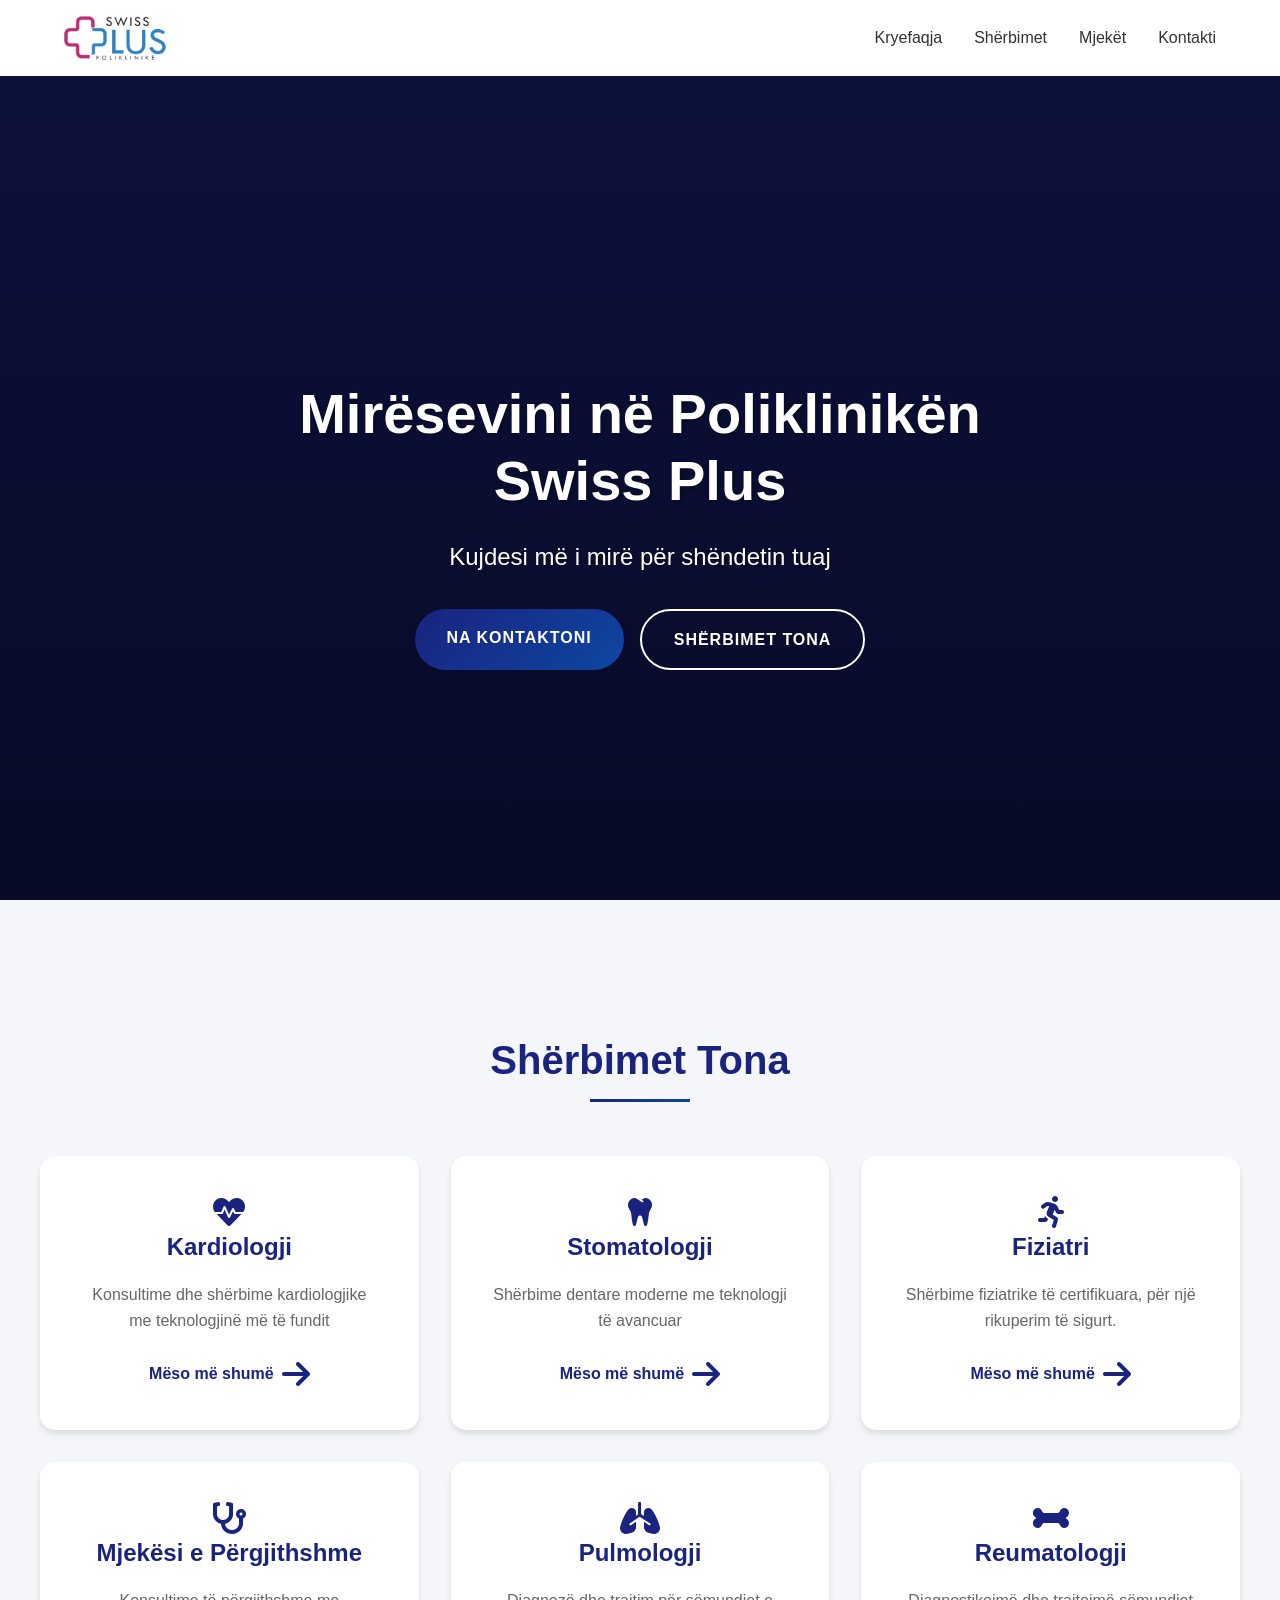
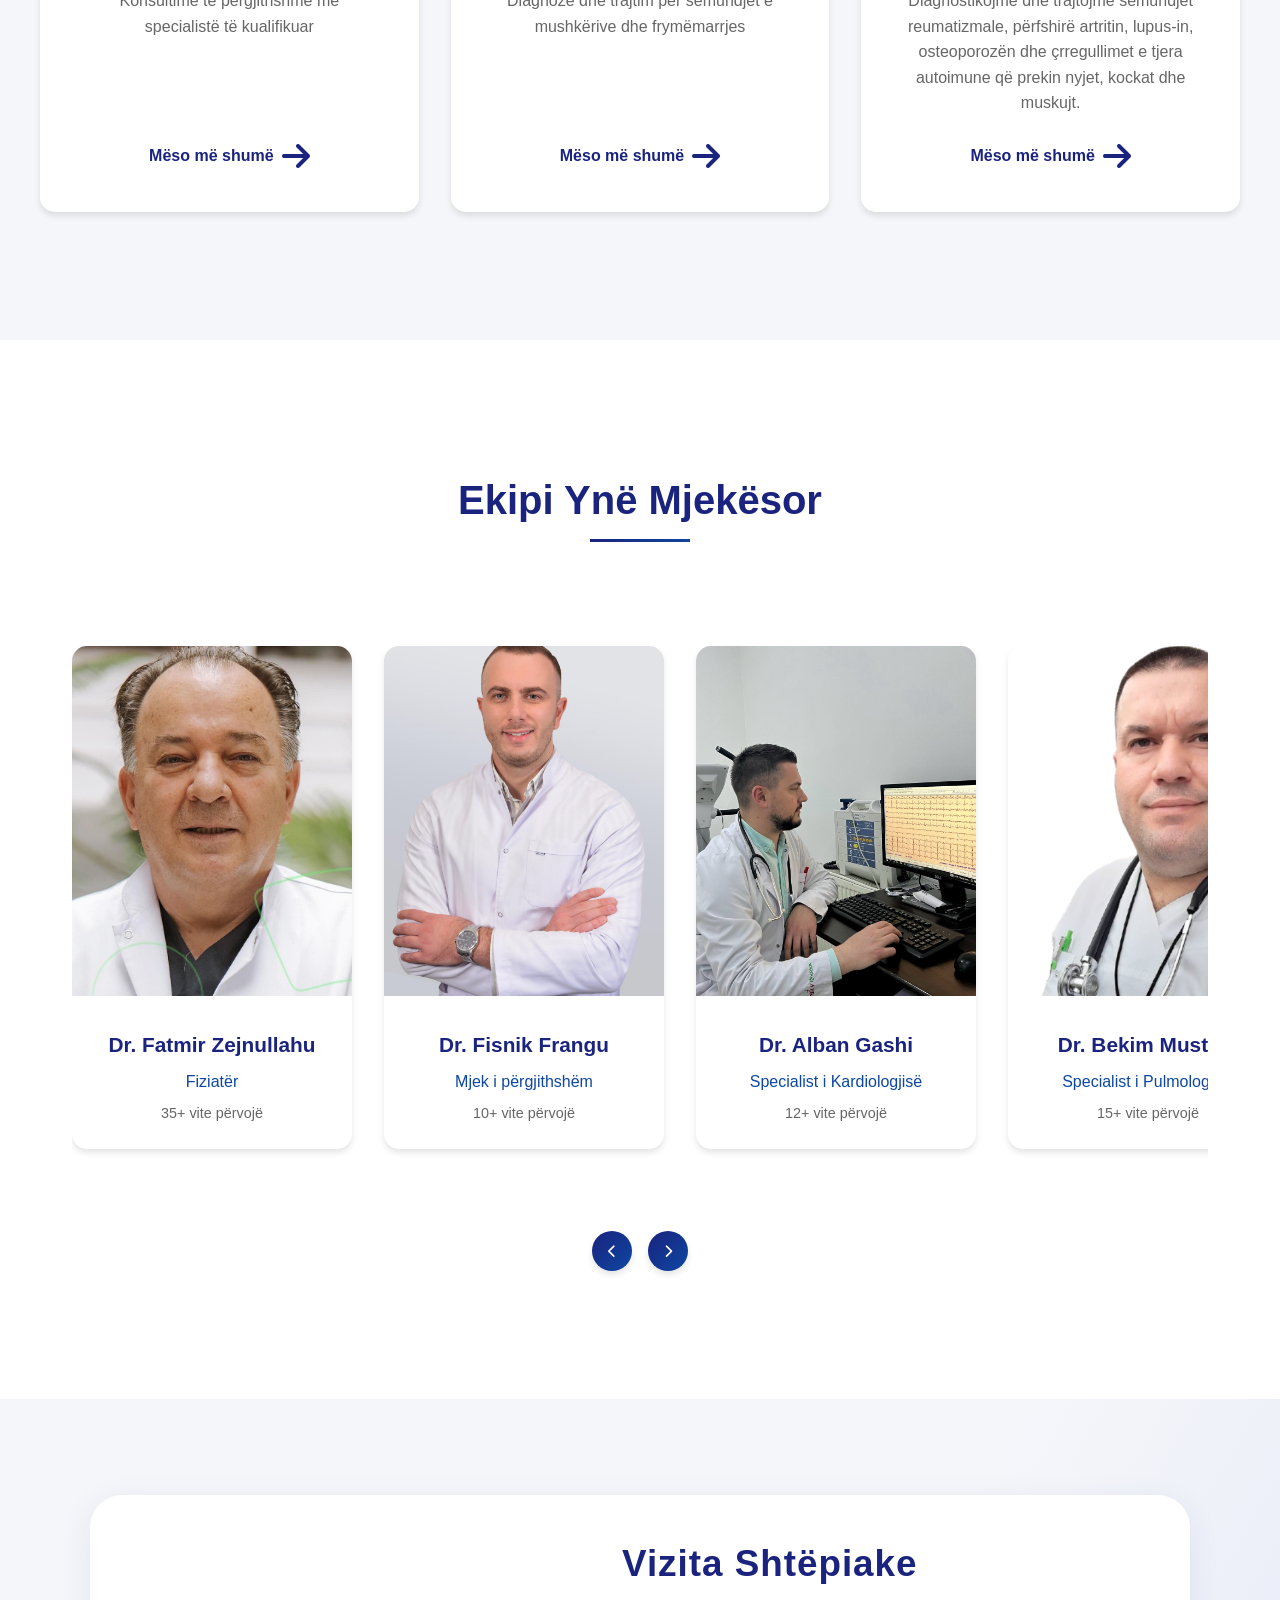
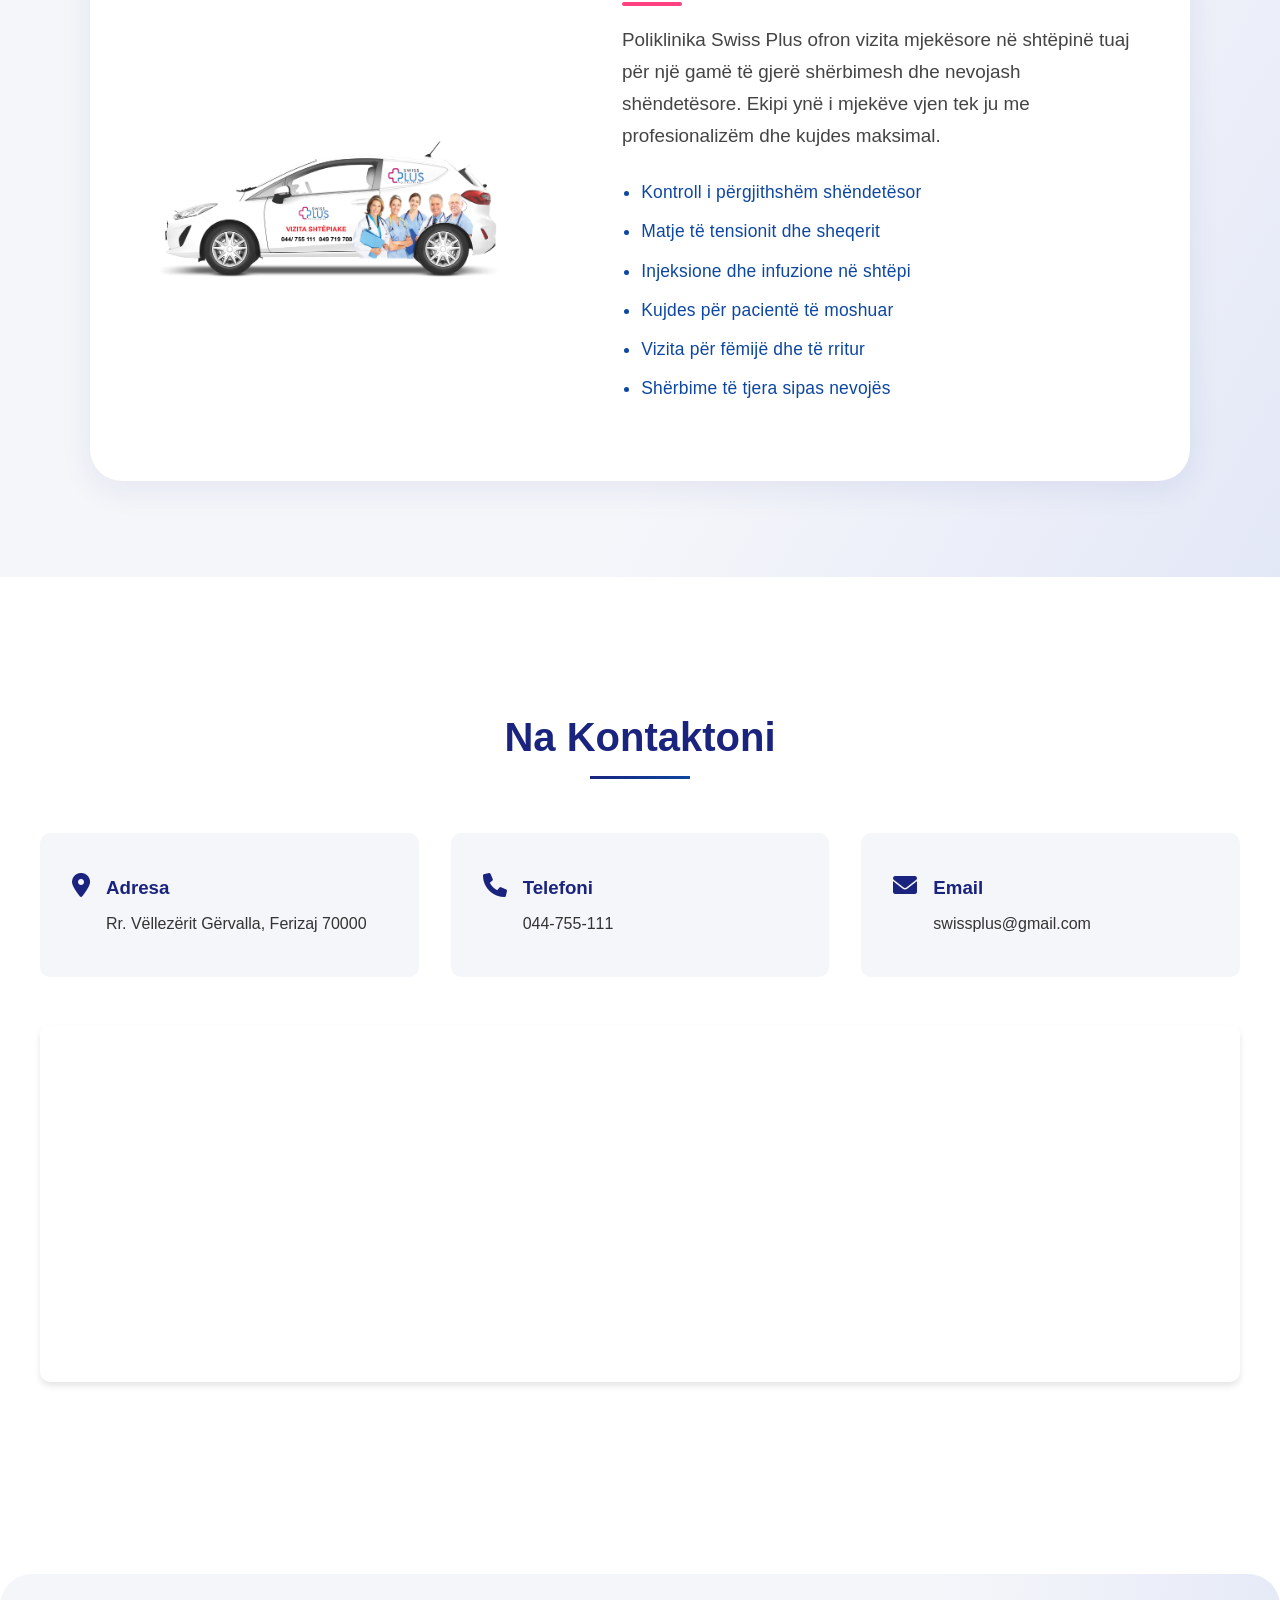
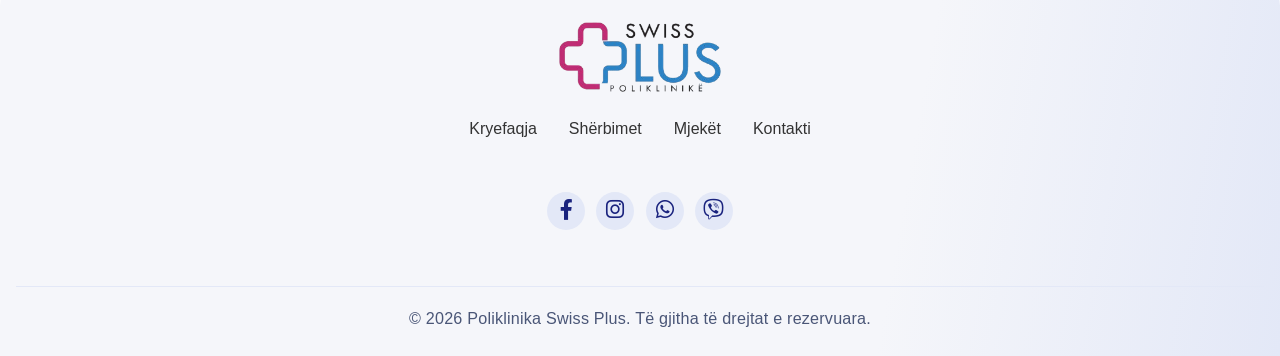
==== commit d628be39: "Update experience for Dr. Fatmir and Dr. Shpend to 35+ years Co-Authored-By: Claude Opus 5.5 <norepl" ====
--- a/index.html
+++ b/index.html
@@ -128,7 +128,7 @@
               <div class="doctor-info">
                 <h3>Dr. Fatmir Zejnullahu</h3>
                 <p class="specialty">Fiziatër</p>
-                <p class="experience">15+ vite përvojë</p>
+                <p class="experience">35+ vite përvojë</p>
               </div>
             </div>
             <div class="doctor-card" data-aos="fade-up" data-aos-delay="200">
@@ -168,7 +168,7 @@
               <div class="doctor-info">
                 <h3>Dr. Shpend Idrizi</h3>
                 <p class="specialty">Specialist i Kardiologjisë</p>
-                <p class="experience">8+ vite përvojë</p>
+                <p class="experience">35+ vite përvojë</p>
               </div>
             </div>
             <div class="doctor-card" data-aos="fade-up" data-aos-delay="500">
